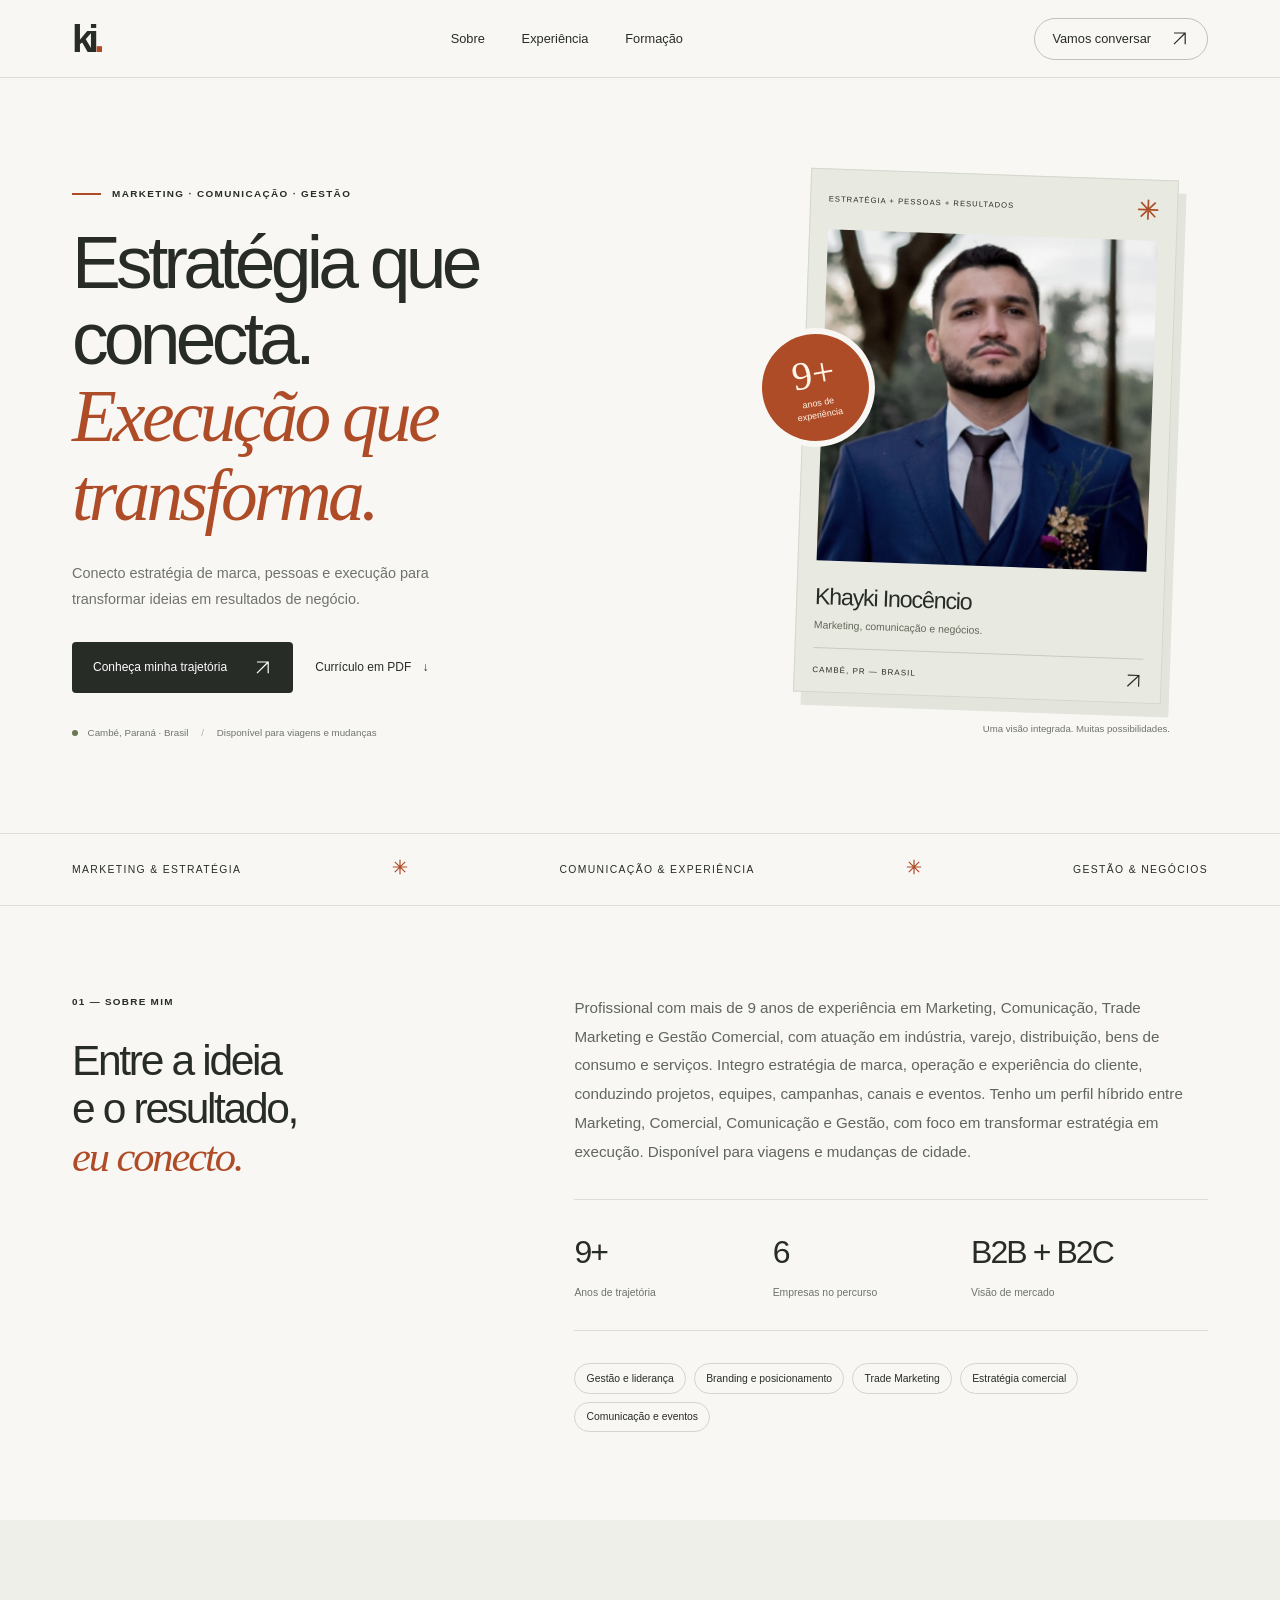
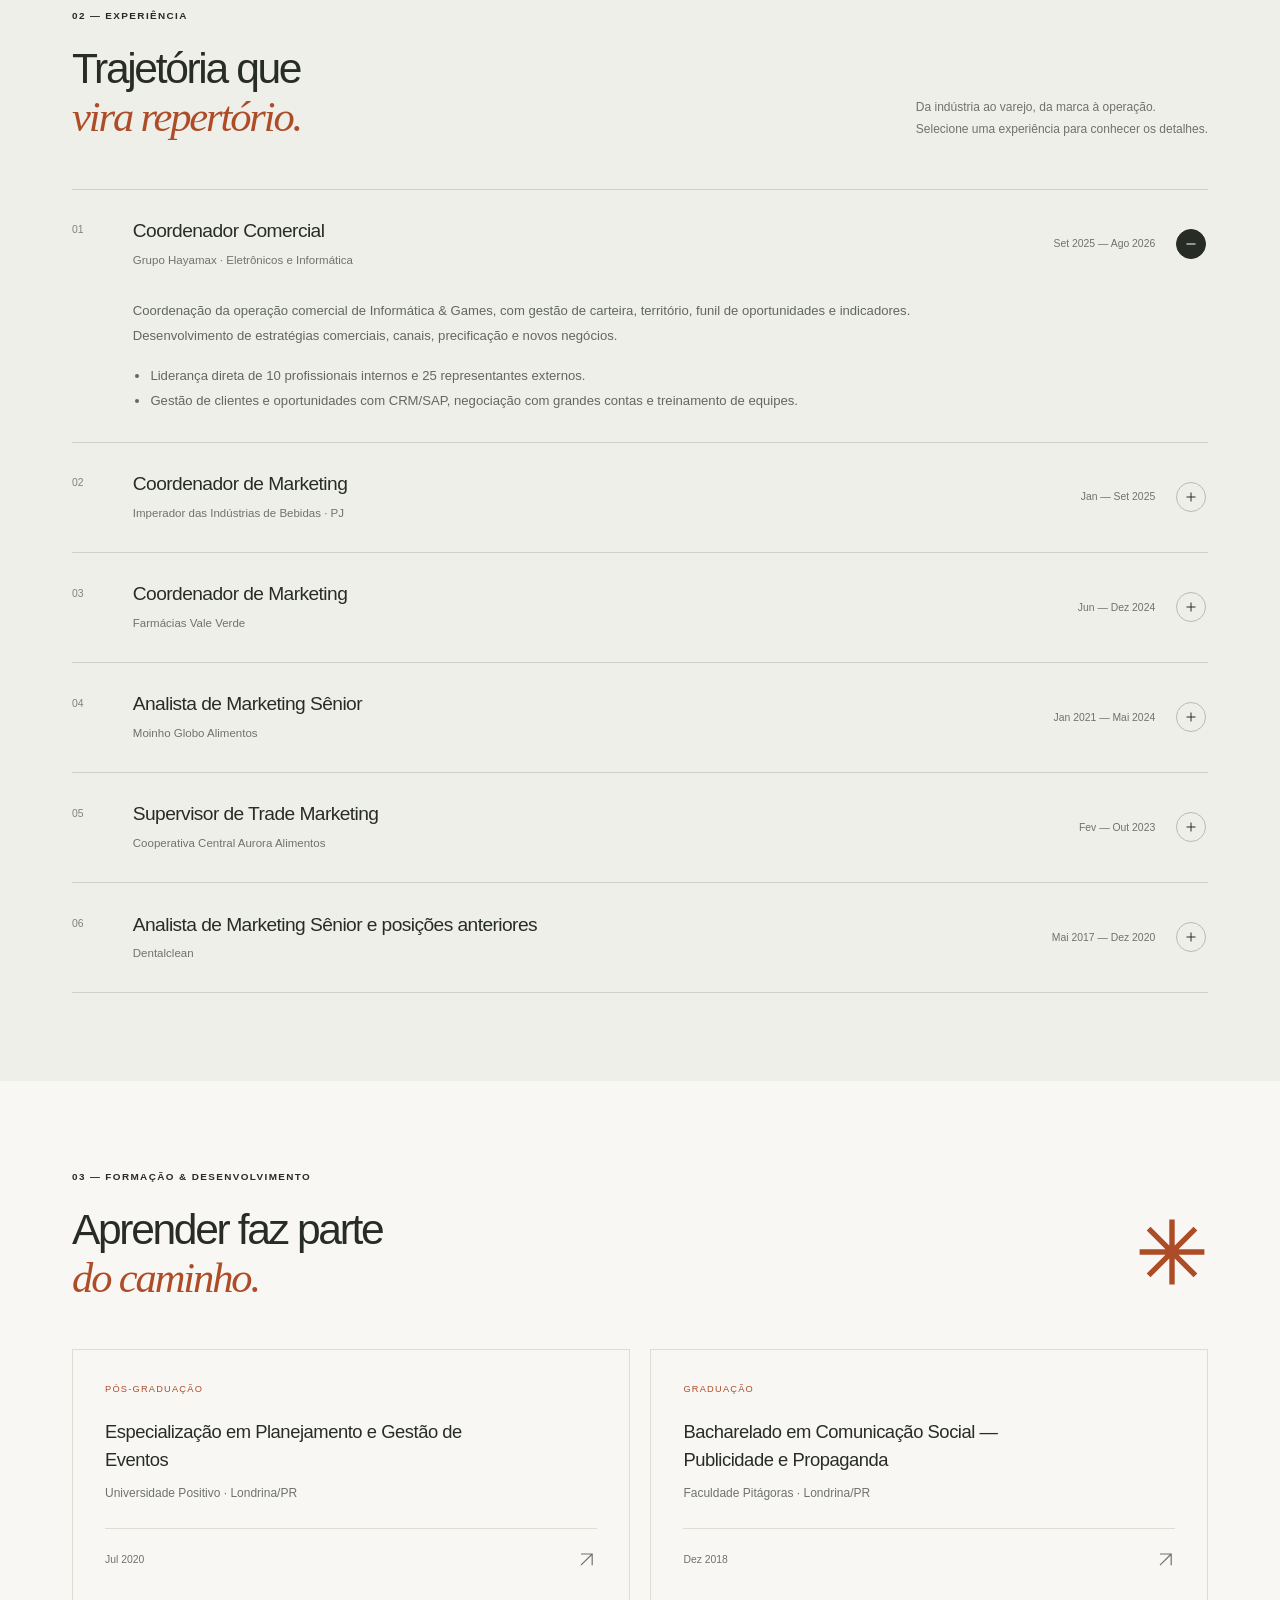
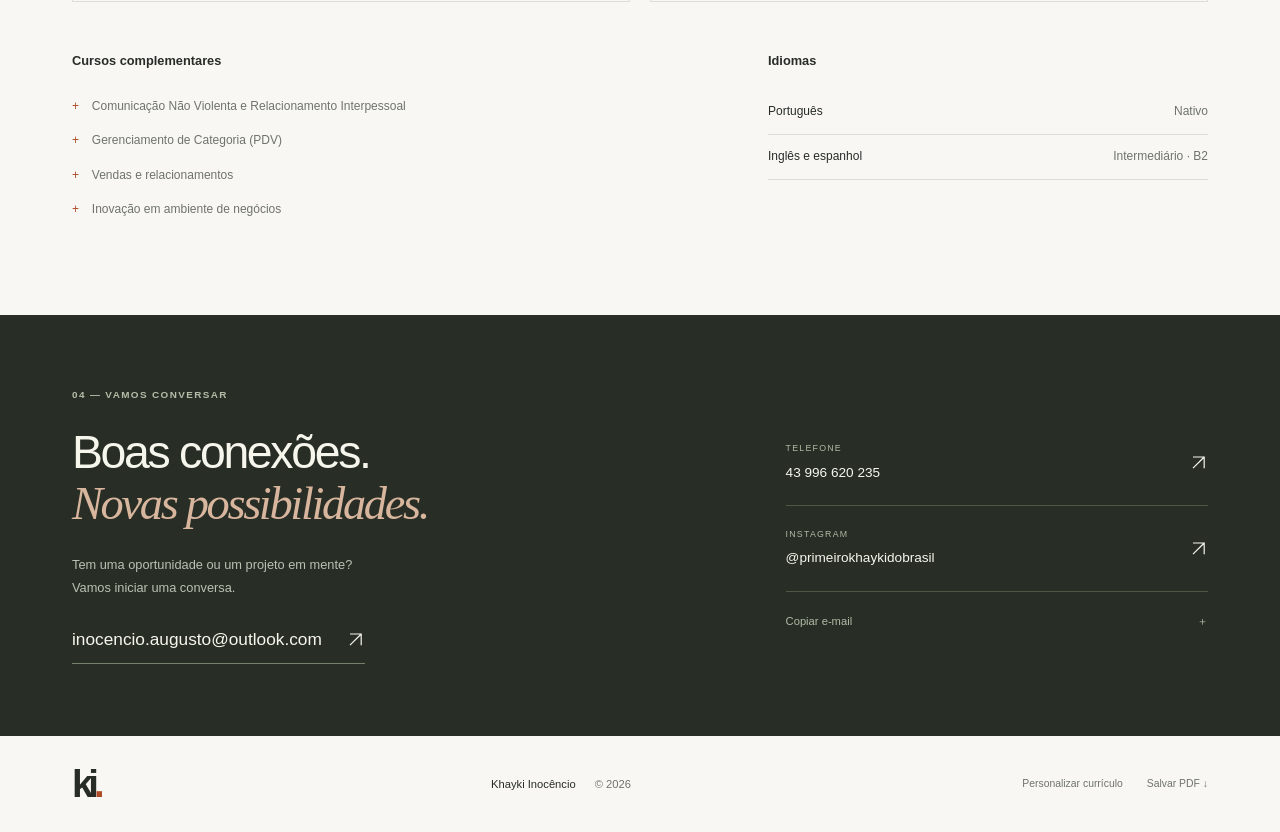
==== index.html @ 7a19a3ba "Create polished professional resume website" ====
<!doctype html>
<html lang="pt-BR"><head><meta charset="utf-8"><meta name="viewport" content="width=device-width, initial-scale=1"><meta name="text-scale" content="scale"><meta name="theme-color" content="#f8f7f4"><meta name="description" content="Khayki Inocêncio. Marketing, comunicação e gestão que conectam marcas, pessoas e negócios."><title>Khayki Inocêncio — Marketing, Comunicação & Gestão</title><link rel="icon" href="assets/favicon.svg" type="image/svg+xml"><link rel="stylesheet" href="style.css"><script src="script.js" defer></script></head>
<body><a class="skip" href="#sobre">Pular para o conteúdo</a>
<header class="header"><div class="nav-shell"><a class="brand" href="#inicio" aria-label="Khayki Inocêncio, início">ki<span>.</span></a><nav aria-label="Navegação principal"><a href="#sobre">Sobre</a><a href="#experiencia">Experiência</a><a href="#formacao">Formação</a></nav><a class="nav-contact" href="#contato">Vamos conversar <svg viewBox="0 0 24 24" fill="none" stroke="currentColor" stroke-width="1.5" aria-hidden="true"><path d="M5 19 19 5M5 5h14v14"/></svg></a></div></header>
<main id="inicio">
<section class="hero wrap" aria-labelledby="hero-title"><div class="hero-copy"><p class="eyebrow"><span class="little-line"></span> MARKETING · COMUNICAÇÃO · GESTÃO</p><h1 id="hero-title">Estratégia que<br>conecta.<br><em>Execução que<br>transforma.</em></h1><p class="hero-intro"><span data-field="intro">Conecto estratégia de marca, pessoas e execução para transformar ideias em resultados de negócio.</span></p><div class="hero-actions"><a class="button dark" href="#experiencia">Conheça minha trajetória <svg viewBox="0 0 24 24" fill="none" stroke="currentColor" stroke-width="1.5" aria-hidden="true"><path d="M5 19 19 5M5 5h14v14"/></svg></a><button class="text-button print-action" type="button">Currículo em PDF <span aria-hidden="true">↓</span></button></div><div class="hero-location"><span class="location-dot" aria-hidden="true"></span><span data-field="location">Cambé, Paraná · Brasil</span><span class="location-divider">/</span><span>Disponível para viagens e mudanças</span></div></div><div class="portrait-area"><div class="portrait-card"><div class="portrait-top"><span>ESTRATÉGIA + PESSOAS + RESULTADOS</span><span aria-hidden="true"><svg viewBox="0 0 40 40" fill="none" stroke="currentColor" stroke-width="3" aria-hidden="true"><path d="M20 2v36M2 20h36M7 7l26 26M7 33 33 7"/></svg></span></div><img src="assets/khayki.jpg" width="308" height="307" alt="Retrato de Khayki Inocêncio" fetchpriority="high"><div class="portrait-caption"><h2 data-field="name">Khayki Inocêncio</h2><p>Marketing, comunicação e negócios.</p></div><div class="portrait-bottom"><span>CAMBÉ, PR — BRASIL</span><svg viewBox="0 0 24 24" fill="none" stroke="currentColor" stroke-width="1.5" aria-hidden="true"><path d="M5 19 19 5M5 5h14v14"/></svg></div></div><div class="experience-stamp"><strong>9+</strong><span>anos de<br>experiência</span></div><span class="portrait-note">Uma visão integrada. Muitas possibilidades.</span></div></section>
<div class="expertise-band"><div class="wrap"><span>MARKETING & ESTRATÉGIA</span><i aria-hidden="true"><svg viewBox="0 0 40 40" fill="none" stroke="currentColor" stroke-width="3" aria-hidden="true"><path d="M20 2v36M2 20h36M7 7l26 26M7 33 33 7"/></svg></i><span>COMUNICAÇÃO & EXPERIÊNCIA</span><i aria-hidden="true"><svg viewBox="0 0 40 40" fill="none" stroke="currentColor" stroke-width="3" aria-hidden="true"><path d="M20 2v36M2 20h36M7 7l26 26M7 33 33 7"/></svg></i><span>GESTÃO & NEGÓCIOS</span></div></div>
<section class="about wrap section" id="sobre"><div class="section-label"><span>01 — SOBRE MIM</span><h2>Entre a ideia<br>e o resultado,<br><em>eu conecto.</em></h2></div><div class="about-copy"><p data-field="about">Profissional com mais de 9 anos de experiência em Marketing, Comunicação, Trade Marketing e Gestão Comercial, com atuação em indústria, varejo, distribuição, bens de consumo e serviços. Integro estratégia de marca, operação e experiência do cliente, conduzindo projetos, equipes, campanhas, canais e eventos. Tenho um perfil híbrido entre Marketing, Comercial, Comunicação e Gestão, com foco em transformar estratégia em execução. Disponível para viagens e mudanças de cidade.</p><div class="facts"><div><strong>9+</strong><span>Anos de trajetória</span></div><div><strong>6</strong><span>Empresas no percurso</span></div><div><strong>B2B + B2C</strong><span>Visão de mercado</span></div></div><div class="expertise-tags"><span data-field="skill1">Gestão e liderança</span><span data-field="skill2">Branding e posicionamento</span><span data-field="skill3">Trade Marketing</span><span data-field="skill4">Estratégia comercial</span><span data-field="skill5">Comunicação e eventos</span></div></div></section>
<section class="experience-section" id="experiencia"><div class="wrap section"><div class="section-top"><div><p class="eyebrow">02 — EXPERIÊNCIA</p><h2>Trajetória que<br><em>vira repertório.</em></h2></div><p>Da indústria ao varejo, da marca à operação.<br>Selecione uma experiência para conhecer os detalhes.</p></div><div class="jobs"><details class="job" open><summary><span class="job-number">01</span><span class="job-title"><h3 data-field="job1">Coordenador Comercial</h3><span data-field="company1" class="company">Grupo Hayamax · Eletrônicos e Informática</span></span><span data-field="date1" class="date">Set 2025 — Ago 2026</span><span class="expand" aria-hidden="true"></span></summary><div class="job-body"><p data-field="description1">Coordenação da operação comercial de Informática &amp; Games, com gestão de carteira, território, funil de oportunidades e indicadores. Desenvolvimento de estratégias comerciais, canais, precificação e novos negócios.</p><ul><li><span data-field="result1">Liderança direta de 10 profissionais internos e 25 representantes externos.</span></li><li><span data-field="result2">Gestão de clientes e oportunidades com CRM/SAP, negociação com grandes contas e treinamento de equipes.</span></li></ul></div></details><details class="job" ><summary><span class="job-number">02</span><span class="job-title"><h3 data-field="job2">Coordenador de Marketing</h3><span data-field="company2" class="company">Imperador das Indústrias de Bebidas · PJ</span></span><span data-field="date2" class="date">Jan — Set 2025</span><span class="expand" aria-hidden="true"></span></summary><div class="job-body"><p data-field="description2">Estruturação do departamento de Marketing e dos processos da área. Projetos de branding e rebranding, desenvolvimento de produtos com P&amp;D, campanhas, eventos, feiras e ações de PDV. Gestão de fornecedores, agências, indicadores e canais digitais.</p></div></details><details class="job" ><summary><span class="job-number">03</span><span class="job-title"><h3 data-field="job3">Coordenador de Marketing</h3><span data-field="company3" class="company">Farmácias Vale Verde</span></span><span data-field="date3" class="date">Jun — Dez 2024</span><span class="expand" aria-hidden="true"></span></summary><div class="job-body"><p data-field="description3">Coordenação das estratégias de Marketing da rede varejista, campanhas comerciais e sazonais, Trade Marketing e experiência no PDV. Integração entre Marketing, Comercial e Operações. Planejamento, captação de patrocínio e organização da primeira corrida de rua Vale Verde.</p></div></details><details class="job" ><summary><span class="job-number">04</span><span class="job-title"><h3 data-field="job4">Analista de Marketing Sênior</h3><span data-field="company4" class="company">Moinho Globo Alimentos</span></span><span data-field="date4" class="date">Jan 2021 — Mai 2024</span><span class="expand" aria-hidden="true"></span></summary><div class="job-body"><p data-field="description4">Estratégias de Marketing B2B e B2C, lançamentos de produtos, campanhas e projetos de embalagem e inovação. Gestão de agências, designers, influenciadores e fornecedores, com acompanhamento de BI e performance.</p></div></details><details class="job" ><summary><span class="job-number">05</span><span class="job-title"><h3 data-field="job5">Supervisor de Trade Marketing</h3><span data-field="company5" class="company">Cooperativa Central Aurora Alimentos</span></span><span data-field="date5" class="date">Fev — Out 2023</span><span class="expand" aria-hidden="true"></span></summary><div class="job-body"><p data-field="description5">Liderança de aproximadamente 50 profissionais no Paraná, gestão de budget e execução no ponto de venda. Treinamento de equipes, negociação com grandes clientes e planejamento de ações promocionais e sazonais.</p></div></details><details class="job" ><summary><span class="job-number">06</span><span class="job-title"><h3 data-field="job6">Analista de Marketing Sênior e posições anteriores</h3><span data-field="company6" class="company">Dentalclean</span></span><span data-field="date6" class="date">Mai 2017 — Dez 2020</span><span class="expand" aria-hidden="true"></span></summary><div class="job-body"><p data-field="description6">Evolução de estagiário a analista sênior. Campanhas B2B e B2C, eventos, congressos e feiras; materiais comerciais e institucionais. Atuação como palestrante e mestre de cerimônias, participação em Live Shops e produção de vídeos e estratégias digitais.</p></div></details></div></div></section>
<section class="wrap section learning" id="formacao"><div class="section-top"><div><p class="eyebrow">03 — FORMAÇÃO & DESENVOLVIMENTO</p><h2>Aprender faz parte<br><em>do caminho.</em></h2></div><span class="outline-star" aria-hidden="true"><svg viewBox="0 0 40 40" fill="none" stroke="currentColor" stroke-width="3" aria-hidden="true"><path d="M20 2v36M2 20h36M7 7l26 26M7 33 33 7"/></svg></span></div><div class="education-grid"><article class="education-card"><span class="card-label">PÓS-GRADUAÇÃO</span><h3 data-field="course">Especialização em Planejamento e Gestão de Eventos</h3><p data-field="school">Universidade Positivo · Londrina/PR</p><div class="card-bottom"><span data-field="schooldate">Jul 2020</span><svg viewBox="0 0 24 24" fill="none" stroke="currentColor" stroke-width="1.5" aria-hidden="true"><path d="M5 19 19 5M5 5h14v14"/></svg></div></article><article class="education-card"><span class="card-label">GRADUAÇÃO</span><h3 data-field="course2">Bacharelado em Comunicação Social — Publicidade e Propaganda</h3><p data-field="school2">Faculdade Pitágoras · Londrina/PR</p><div class="card-bottom"><span data-field="schooldate2">Dez 2018</span><svg viewBox="0 0 24 24" fill="none" stroke="currentColor" stroke-width="1.5" aria-hidden="true"><path d="M5 19 19 5M5 5h14v14"/></svg></div></article></div><div class="learning-bottom"><div><h3>Cursos complementares</h3><ul class="courses"><li><span data-field="certificate">Comunicação Não Violenta e Relacionamento Interpessoal</span></li><li><span data-field="cert2">Gerenciamento de Categoria (PDV)</span></li><li><span data-field="cert3">Vendas e relacionamentos</span></li><li><span data-field="cert4">Inovação em ambiente de negócios</span></li></ul></div><div class="languages"><h3>Idiomas</h3><div><strong data-field="language1">Português</strong><span data-field="level1">Nativo</span></div><div><strong data-field="language2">Inglês e espanhol</strong><span data-field="level2">Intermediário · B2</span></div></div></div></section>
<section class="contact-section" id="contato"><div class="wrap contact-inner"><div><p class="eyebrow">04 — VAMOS CONVERSAR</p><h2>Boas conexões.<br><em>Novas possibilidades.</em></h2><p>Tem uma oportunidade ou um projeto em mente?<br>Vamos iniciar uma conversa.</p><a class="contact-email" id="email-link" href="mailto:inocencio.augusto@outlook.com"><span data-field="email">inocencio.augusto@outlook.com</span><svg viewBox="0 0 24 24" fill="none" stroke="currentColor" stroke-width="1.5" aria-hidden="true"><path d="M5 19 19 5M5 5h14v14"/></svg></a></div><div class="contact-links"><a id="phone-link" href="tel:+5543996620235"><span><small>TELEFONE</small><span data-field="phone">43 996 620 235</span></span><svg viewBox="0 0 24 24" fill="none" stroke="currentColor" stroke-width="1.5" aria-hidden="true"><path d="M5 19 19 5M5 5h14v14"/></svg></a><a id="social-link" href="https://www.instagram.com/primeirokhaykidobrasil/" target="_blank" rel="noopener noreferrer"><span><small>INSTAGRAM</small><span data-field="website">@primeirokhaykidobrasil</span></span><svg viewBox="0 0 24 24" fill="none" stroke="currentColor" stroke-width="1.5" aria-hidden="true"><path d="M5 19 19 5M5 5h14v14"/></svg></a><button class="copy-email" type="button"><span>Copiar e-mail</span><span aria-hidden="true">＋</span></button></div></div></section>
</main><footer class="footer wrap"><a class="brand" href="#inicio" aria-label="Voltar ao início">ki<span>.</span></a><p>Khayki Inocêncio <span>© <span id="year">2026</span></span></p><div><button id="edit" type="button">Personalizar currículo</button><button class="print-action" type="button">Salvar PDF ↓</button></div></footer>
<dialog id="editor" aria-labelledby="editor-title"><form id="editor-form"><div class="editor-heading"><div><p class="eyebrow">SEU CURRÍCULO, DO SEU JEITO</p><h2 id="editor-title">Personalizar informações</h2></div><button type="button" class="close-editor" aria-label="Fechar editor">×</button></div><p class="editor-help">Edite seus dados abaixo. As alterações ficam salvas apenas neste navegador. Para compartilhar, gere um PDF.</p><div id="editor-fields"></div><div class="editor-actions"><button class="text-button close-editor" type="button">Cancelar</button><button class="button dark" type="submit">Salvar alterações <svg viewBox="0 0 24 24" fill="none" stroke="currentColor" stroke-width="1.5" aria-hidden="true"><path d="M5 19 19 5M5 5h14v14"/></svg></button></div></form></dialog><div id="status" role="status" aria-live="polite"></div></body></html>
---- style.css ----
:root{--bg:#f8f7f4;--ink:#282c27;--muted:#6f736c;--line:#dcded6;--accent:#af4c28;--serif:Georgia,'Times New Roman',serif}*{box-sizing:border-box}html{scroll-behavior:smooth;scroll-padding-block-start:6rem}body{margin:0;background:var(--bg);color:var(--ink);font-family:Arial,Helvetica,sans-serif;line-height:1.65;-webkit-font-smoothing:antialiased}a{color:inherit;text-decoration:none}button,input,textarea{font:inherit}button,a{-webkit-tap-highlight-color:transparent}button{cursor:pointer}button{color:inherit}button:focus-visible,a:focus-visible,summary:focus-visible,input:focus-visible,textarea:focus-visible{outline:3px solid var(--accent);outline-offset:5px}svg{inline-size:1.2rem;block-size:1.2rem;flex-shrink:0}p,h1,h2,h3{margin-block-start:0}p{margin-block-end:1rem}.wrap{max-inline-size:76rem;margin-inline:auto;padding-inline:2.5rem}.skip{position:fixed;inset-block-start:-5rem;background:var(--bg);padding:1rem;z-index:20}.skip:focus{inset-block-start:0}.header{position:sticky;inset-block-start:0;z-index:10;background:var(--bg);border-block-end:1px solid var(--line)}.nav-shell{max-inline-size:76rem;margin:auto;padding:1.1rem 2.5rem;display:flex;align-items:center;justify-content:space-between;gap:1.2rem}.brand{font-size:2.4rem;font-weight:800;letter-spacing:-.13em;line-height:1}.brand span{color:var(--accent)}nav{display:flex;gap:2.3rem;font-size:.8rem}nav a{position:relative;padding-block:.4rem}nav a:after{position:absolute;content:'';inset-inline:0;inset-block-end:0;block-size:1px;background:var(--accent);transform:scaleX(0);transition:transform .2s}nav a:hover:after,nav a.active:after{transform:scaleX(1)}.nav-contact{display:flex;align-items:center;gap:1.2rem;font-size:.8rem;border:1px solid #bfc3b9;border-radius:30px;padding:.6rem 1.1rem;transition:background .2s}.nav-contact:hover{background:#eaece4}.hero{display:grid;grid-template-columns:minmax(0,1.45fr) minmax(0,1fr);gap:3rem;padding-block:5rem 4rem;align-items:center}.eyebrow{font-size:.62rem;font-weight:600;letter-spacing:.14em;display:flex;align-items:center;gap:.7rem;margin-block-end:1.5rem}.little-line{inline-size:1.8rem;block-size:2px;background:var(--accent)}h1{font-size:clamp(3rem,1.7rem + 3.6vw,5rem);font-weight:500;line-height:1.03;letter-spacing:-.065em;margin-block-end:1.6rem}em{font-family:var(--serif);font-weight:400;color:var(--accent);letter-spacing:-.05em}h1 em{line-height:1.08}.hero-intro{font-size:.9rem;line-height:1.8;max-inline-size:26rem;color:var(--muted);margin-block-end:1.8rem}.hero-actions{display:flex;gap:1.4rem;align-items:center;flex-wrap:wrap}.button{display:inline-flex;align-items:center;justify-content:center;gap:1.6rem;padding:.95rem 1.25rem;font-size:.75rem;border-radius:4px;border:1px solid transparent;line-height:1.4}.dark{background:var(--ink);color:white}.dark:hover{background:#41483d}.text-button{background:none;border:0;padding:.6rem 0;font-size:.75rem;display:inline-flex;align-items:center;gap:.7rem}.text-button:hover{text-decoration:underline;text-underline-offset:5px}.hero-location{display:flex;align-items:center;flex-wrap:wrap;gap:.6rem;font-size:.61rem;margin-block-start:2rem;color:var(--muted)}.location-dot{inline-size:6px;block-size:6px;background:#697a53;border-radius:50%}.location-divider{margin-inline:.2rem;color:#b1b4ac}.portrait-area{position:relative;max-inline-size:23rem;margin-inline:auto;inline-size:100%;padding-block:1rem 2rem}.portrait-card{background:#e8e9e1;border:1px solid #d4d8cb;padding:1.1rem 1.1rem 0;transform:rotate(2deg);box-shadow:8px 13px 0 #e3e4dc}.portrait-top{display:flex;justify-content:space-between;align-items:center;font-size:.48rem;letter-spacing:.13em;margin-block-end:1rem}.portrait-top>span:last-child{font-size:1.5rem;color:var(--accent);line-height:1}.portrait-card img{display:block;inline-size:100%;block-size:auto;aspect-ratio:1;object-fit:cover;filter:saturate(.68)}.portrait-caption{padding-block:1.1rem .9rem}.portrait-caption h2{font-size:1.45rem;font-weight:500;letter-spacing:-.05em;margin:0}.portrait-caption p{font-size:.65rem;color:#616758;margin:0}.portrait-bottom{border-block-start:1px solid #c8ccbf;display:flex;justify-content:space-between;align-items:center;padding-block:.75rem;font-size:.5rem;letter-spacing:.13em}.experience-stamp{position:absolute;inset-inline-start:-2.5rem;inset-block-start:11rem;border-radius:50%;inline-size:6.7rem;aspect-ratio:1;background:var(--accent);color:#fff6e9;display:flex;flex-direction:column;align-items:center;justify-content:center;transform:rotate(-10deg);box-shadow:0 0 0 6px var(--bg)}.experience-stamp strong{font-family:var(--serif);font-weight:400;font-size:2.5rem;line-height:1}.experience-stamp span{text-align:center;font-size:.56rem;line-height:1.3;margin-block-start:.3rem}.portrait-note{display:block;text-align:end;font-size:.6rem;margin-block-start:1.4rem;color:var(--muted)}.expertise-band{border-block:1px solid var(--line)}.expertise-band .wrap{display:flex;justify-content:space-between;align-items:center;gap:1rem;padding-block:1.3rem;font-size:.65rem;letter-spacing:.13em}.expertise-band i{font-size:1.1rem;color:var(--accent);font-style:normal}.section{padding-block:5.5rem}.about{display:grid;grid-template-columns:1fr 1.5fr;gap:5rem}.section-label>span{font-size:.62rem;letter-spacing:.13em;font-weight:600;display:block;margin-block-end:1.7rem}.section h2{font-size:clamp(2rem,1.3rem + 1.7vw,3rem);line-height:1.12;letter-spacing:-.055em;font-weight:400;margin-block-end:0}.about-copy>p{font-size:.95rem;line-height:1.9;color:#60655d;margin:0}.facts{display:grid;grid-template-columns:1fr 1fr 1.3fr;gap:1rem;margin-block:2rem;padding-block:1.6rem;border-block:1px solid var(--line)}.facts strong{display:block;font-weight:400;font-size:2rem;letter-spacing:-.06em}.facts span{font-size:.65rem;color:var(--muted)}.expertise-tags{display:flex;flex-wrap:wrap;gap:.5rem}.expertise-tags span{font-size:.65rem;border:1px solid #d3d6cc;padding:.35rem .7rem;border-radius:30px}.experience-section{background:#eeefe9}.section-top{display:flex;justify-content:space-between;align-items:flex-end;gap:2rem;margin-block-end:3rem}.section-top>p{color:var(--muted);font-size:.75rem;line-height:1.8;margin:0;max-inline-size:21rem}.section-top .eyebrow{margin-block-end:1.3rem}.job{border-block-start:1px solid #cfd3c7}.job:last-child{border-block-end:1px solid #cfd3c7}.job summary{list-style:none;cursor:pointer;display:grid;grid-template-columns:2.5rem minmax(0,1fr) auto 2rem;gap:1.3rem;align-items:center;padding-block:1.8rem}.job summary::-webkit-details-marker{display:none}.job summary:hover .job-title h3{color:var(--accent)}.job-number{align-self:start;padding-block-start:.2rem;color:#7e8477;font-size:.65rem}.job-title h3{font-weight:400;letter-spacing:-.03em;font-size:1.2rem;line-height:1.4;margin:0 0 .35rem}.company{font-size:.72rem;color:var(--muted);display:block}.date{font-size:.65rem;color:var(--muted)}.expand{inline-size:1.9rem;block-size:1.9rem;border:1px solid #b7beae;border-radius:50%;position:relative}.expand:before,.expand:after{content:'';position:absolute;background:var(--ink);inline-size:9px;block-size:1px;inset:50% auto auto 50%;transform:translate(-50%,-50%)}.expand:after{transform:translate(-50%,-50%) rotate(90deg)}.job[open] .expand:after{display:none}.job[open] .expand{background:var(--ink);border-color:var(--ink)}.job[open] .expand:before{background:white}.job-body{padding:0 7rem 1.7rem 3.8rem;max-inline-size:61rem;font-size:.82rem;color:#62685c;line-height:1.9}.job-body ul{padding-inline-start:1.1rem;margin-block-end:0}.education-grid{display:grid;grid-template-columns:1fr 1fr;gap:1.3rem}.education-card{border:1px solid var(--line);padding:2rem;display:flex;flex-direction:column;min-inline-size:0}.card-label{font-size:.58rem;letter-spacing:.13em;color:var(--accent);margin-block-end:1.3rem}.education-card h3{font-size:1.15rem;font-weight:400;line-height:1.5;letter-spacing:-.025em;max-inline-size:24rem;margin-block-end:.65rem}.education-card p{font-size:.75rem;color:var(--muted);margin-block-end:1.5rem}.card-bottom{display:flex;justify-content:space-between;align-items:center;margin-block-start:auto;font-size:.65rem;color:var(--muted);border-block-start:1px solid var(--line);padding-block-start:1.3rem}.learning-bottom{display:grid;grid-template-columns:1.4fr 1fr;gap:5rem;margin-block-start:3rem}.learning-bottom h3{font-size:.8rem;font-weight:600;margin-block-end:1.2rem}.courses{list-style:none;margin:0;padding:0}.courses li{font-size:.75rem;color:var(--muted);padding-block:.45rem;display:flex;gap:.8rem}.courses li:before{content:'+';color:var(--accent)}.languages>div{display:flex;justify-content:space-between;gap:1rem;padding-block:.75rem;border-block-end:1px solid var(--line);font-size:.75rem;flex-wrap:wrap}.languages strong{font-weight:400}.languages span{color:var(--muted)}.outline-star{font-size:5rem;line-height:1;color:var(--accent);font-family:var(--serif)}.contact-section{background:#282e26;color:#f6f6ed}.contact-inner{padding-block:4.5rem;display:grid;grid-template-columns:1.5fr 1fr;gap:5rem;align-items:center}.contact-section .eyebrow{color:#b5bda8}.contact-section h2{font-size:clamp(2rem,1.3rem + 2vw,3.5rem);line-height:1.1;font-weight:400;letter-spacing:-.05em;margin-block-end:1.5rem}.contact-section em{color:#d8b59d}.contact-section p:not(.eyebrow){font-size:.8rem;color:#bac1b3;line-height:1.8}.contact-email{display:inline-flex;align-items:center;gap:1.5rem;border-block-end:1px solid #73816b;padding-block:.6rem;font-size:clamp(.85rem,.6rem + .6vw,1.15rem);overflow-wrap:anywhere;max-inline-size:100%}.contact-email span{min-inline-size:0}.contact-email:hover{color:#d8b59d}.contact-links a{display:flex;justify-content:space-between;align-items:center;gap:1rem;padding-block:1.3rem;border-block-end:1px solid #4d5846;font-size:.85rem}.contact-links small{font-size:.55rem;letter-spacing:.14em;color:#b1bba6;display:block;margin-block-end:.4rem}.contact-links a>span{min-inline-size:0;overflow-wrap:anywhere}.contact-links a:hover{color:#d8b59d}.copy-email{display:flex;justify-content:space-between;inline-size:100%;background:none;border:0;padding:1.3rem 0 0;color:#b1bba6;font-size:.7rem}.copy-email:hover{color:white}.footer{display:flex;align-items:center;justify-content:space-between;gap:1.5rem;padding-block:1.8rem}.footer p{font-size:.7rem;margin:0}.footer p>span{color:var(--muted);margin-inline-start:1rem}.footer>div{display:flex;flex-wrap:wrap;gap:1.5rem}.footer button{border:0;background:none;font-size:.65rem;padding:.5rem 0;color:var(--muted)}.footer button:hover{color:var(--accent)}dialog{border:1px solid var(--line);border-radius:12px;max-inline-size:46rem;inline-size:calc(100% - 2rem);max-block-size:85dvh;padding:0;color:var(--ink);background:var(--bg)}dialog::backdrop{background:#1a211ac4}#editor-form{padding:2rem}.editor-heading{display:flex;justify-content:space-between;gap:1rem;align-items:start}.editor-heading .eyebrow{font-size:.55rem;margin-block-end:.6rem}.editor-heading h2{font-size:1.5rem;font-weight:400;line-height:1.2;letter-spacing:-.04em}.close-editor{background:none;border:0;font-size:1.6rem;padding:0 .4rem}.editor-help{font-size:.78rem;color:var(--muted);margin-block:1rem 1.5rem}#editor-fields details{border-block-start:1px solid var(--line);padding-block:1rem}#editor-fields summary{cursor:pointer;font-size:.85rem;font-weight:600}#editor-fields label{display:block;font-size:.7rem;margin-block:1rem .4rem}#editor-fields input,#editor-fields textarea{inline-size:100%;padding:.75rem;border:1px solid #bfc6b6;background:#fffefa;border-radius:4px;color:var(--ink);font-size:.8rem;line-height:1.5}#editor-fields textarea{min-block-size:7rem;resize:vertical}.editor-actions{display:flex;justify-content:flex-end;gap:1.5rem;position:sticky;inset-block-end:-2rem;background:var(--bg);padding-block:1rem;margin-block-end:-1rem;border-block-start:1px solid var(--line)}.editor-actions .close-editor{font-size:.75rem}#status:empty{display:none}#status{position:fixed;inset-block-end:1.5rem;inset-inline:1rem;margin:auto;max-inline-size:30rem;background:#282e26;color:#fff;padding:1rem 1.5rem;border-radius:6px;box-shadow:0 4px 30px #0002;font-size:.8rem;z-index:30}body:has(dialog[open]){overflow:hidden}@media(min-width:85em){.hero{gap:5rem}}@media(max-width:60em){.wrap{padding-inline:2rem}.nav-shell{padding-inline:2rem}.hero{gap:2rem;padding-block:3.5rem}.hero h1{font-size:3.5rem}.portrait-area{max-inline-size:19rem}.about{gap:3rem}.section{padding-block:4rem}.job-body{padding-inline-end:2rem}.contact-inner{gap:2.5rem}.learning-bottom{gap:2rem}.hero-location .location-divider{display:none}.hero-location>span:last-child{flex-basis:100%}}@media(max-width:44em){.wrap{padding-inline:1.3rem}.nav-shell{padding:1rem 1.3rem;flex-wrap:wrap;gap:.7rem}.brand{font-size:2rem}nav{order:3;justify-content:center;flex-basis:100%;gap:2rem;font-size:.7rem;padding-block-start:.6rem}.nav-contact{font-size:.65rem;padding:.4rem .8rem;gap:.6rem}.nav-contact svg{inline-size:1rem}.hero{grid-template-columns:1fr;padding-block:2.8rem;gap:2.5rem}.hero h1{font-size:clamp(3rem,2rem + 4vw,4.5rem)}.hero-intro{font-size:.85rem}.hero-actions{gap:1.2rem}.portrait-area{max-inline-size:21rem;padding-inline-start:1rem}.experience-stamp{inset-inline-start:-.6rem;inline-size:6rem}.hero-location{margin-block-start:1.5rem}.expertise-band .wrap{flex-wrap:wrap;justify-content:center;font-size:.53rem;gap:.6rem 1rem;padding-block:1rem}.expertise-band i:last-of-type{display:none}.expertise-band span:last-child{flex-basis:100%;text-align:center}.section{padding-block:3.4rem}.about{grid-template-columns:1fr;gap:2rem}.section-label h2 br{display:none}.section-label h2{max-inline-size:23rem}.section-label>span{margin-block-end:1rem}.about-copy>p{font-size:.85rem}.facts{gap:.7rem}.facts strong{font-size:1.7rem}.facts span{font-size:.6rem}.section-top{align-items:start;margin-block-end:2rem}.section-top>p{display:none}.job summary{grid-template-columns:1.2rem minmax(0,1fr) 1.7rem;gap:.7rem;padding-block:1.5rem}.job-title h3{font-size:1rem}.job .date{grid-column:2;grid-row:2;margin-block-start:-.4rem}.job .expand{grid-column:3;grid-row:1;inline-size:1.6rem;block-size:1.6rem}.job-body{padding:0 0 1.4rem 1.9rem;font-size:.78rem}.company{font-size:.66rem}.education-grid{grid-template-columns:1fr;gap:1rem}.education-card{padding:1.5rem}.learning-bottom{grid-template-columns:1fr;gap:2rem;margin-block-start:2rem}.outline-star{font-size:3.5rem}.contact-inner{grid-template-columns:1fr;gap:2rem;padding-block:3.5rem}.contact-section h2{font-size:2.4rem}.contact-email{gap:.75rem;font-size:.85rem}.footer{flex-wrap:wrap;gap:1rem}.footer>div{flex-basis:100%;justify-content:space-between;border-block-start:1px solid var(--line);padding-block-start:.5rem}.footer p{font-size:.65rem}#editor-form{padding:1.2rem}.editor-heading h2{font-size:1.3rem}.editor-actions{inset-block-end:-1.2rem}.eyebrow{font-size:.55rem}}@media(prefers-reduced-motion:reduce){html{scroll-behavior:auto}*{transition:none!important}}@media print{@page{size:A4;margin:14mm}body{background:white;font-size:10pt}.header,.hero-actions,.portrait-area,.expertise-band,.contact-links,.footer>div,dialog,#status,.skip{display:none!important}.wrap{padding-inline:0;max-inline-size:none}.hero{display:block;padding-block:0 1.5rem}.hero h1{font-size:2.5rem}.hero h1 br{display:none}.hero h1 em{font-size:2.5rem}.hero-intro{max-inline-size:none}.hero-location{margin-block-start:1rem}.section{padding-block:1.5rem}.section h2{font-size:1.8rem}.about{grid-template-columns:1fr 2fr;gap:2rem}.facts{margin-block:1rem;padding-block:1rem}.facts strong{font-size:1.5rem}.experience-section{background:white}.section-top{margin-block-end:1.5rem}.section-top>p,.job-number,.expand,.outline-star{display:none}.job summary{grid-template-columns:1fr auto;padding-block:.8rem}.job-title h3{font-size:1rem}.job-body{padding:0 0 1rem;font-size:.72rem}.job{break-inside:avoid}.education-card{padding:1rem;break-inside:avoid}.education-card h3{font-size:.95rem}.learning-bottom{margin-block-start:1rem;gap:2rem}.contact-section{background:white;color:var(--ink);border-block-start:1px solid var(--line)}.contact-inner{display:block;padding-block:1.5rem}.contact-section h2{font-size:1.8rem}.contact-section .eyebrow,.contact-section p:not(.eyebrow){color:var(--muted)}.contact-section em{color:var(--accent)}.contact-email{font-size:1rem}.footer{padding-block:1rem}.hero-location>span:last-child{flex-basis:auto}a[href]:after{content:none!important}}

.outline-star svg{inline-size:4.5rem;block-size:4.5rem}.portrait-top svg{inline-size:1.4rem;block-size:1.4rem}.expertise-band svg{inline-size:1rem;block-size:1rem}@media(max-width:44em){.outline-star svg{inline-size:3rem;block-size:3rem}}
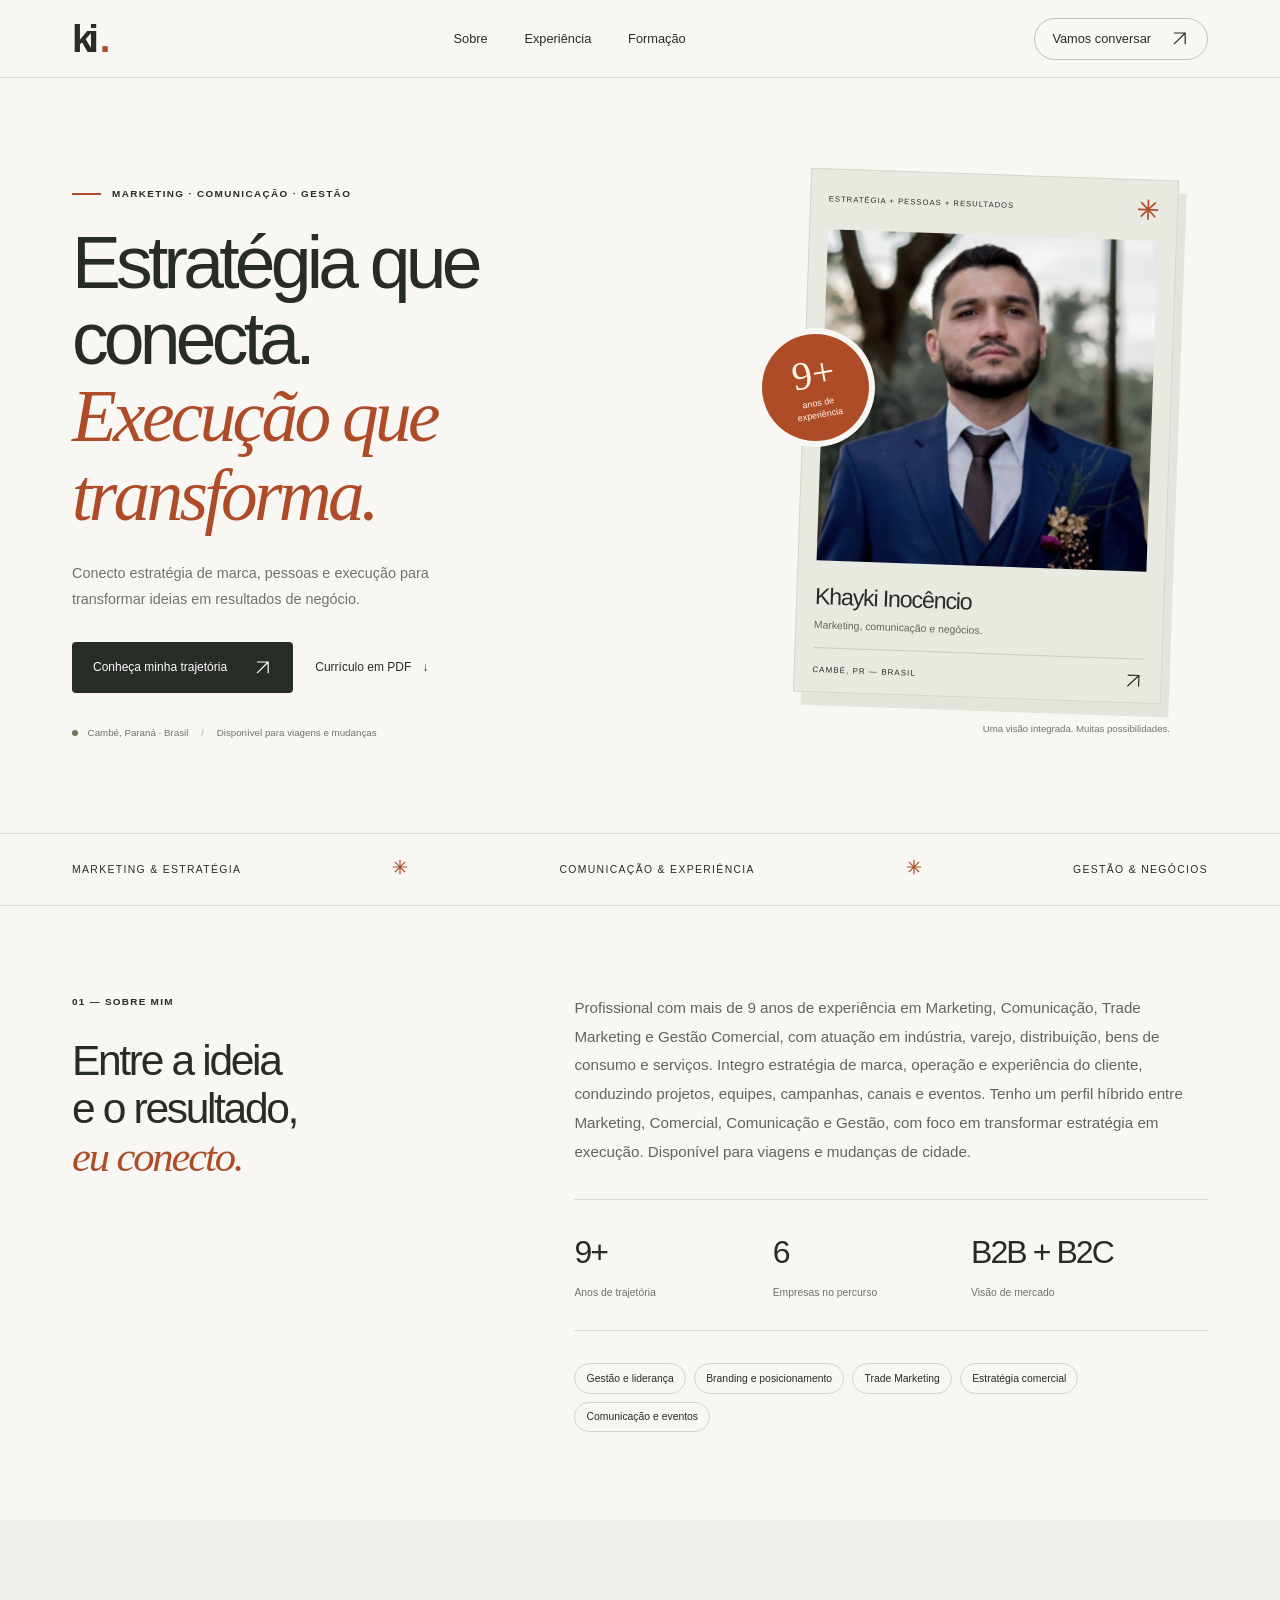
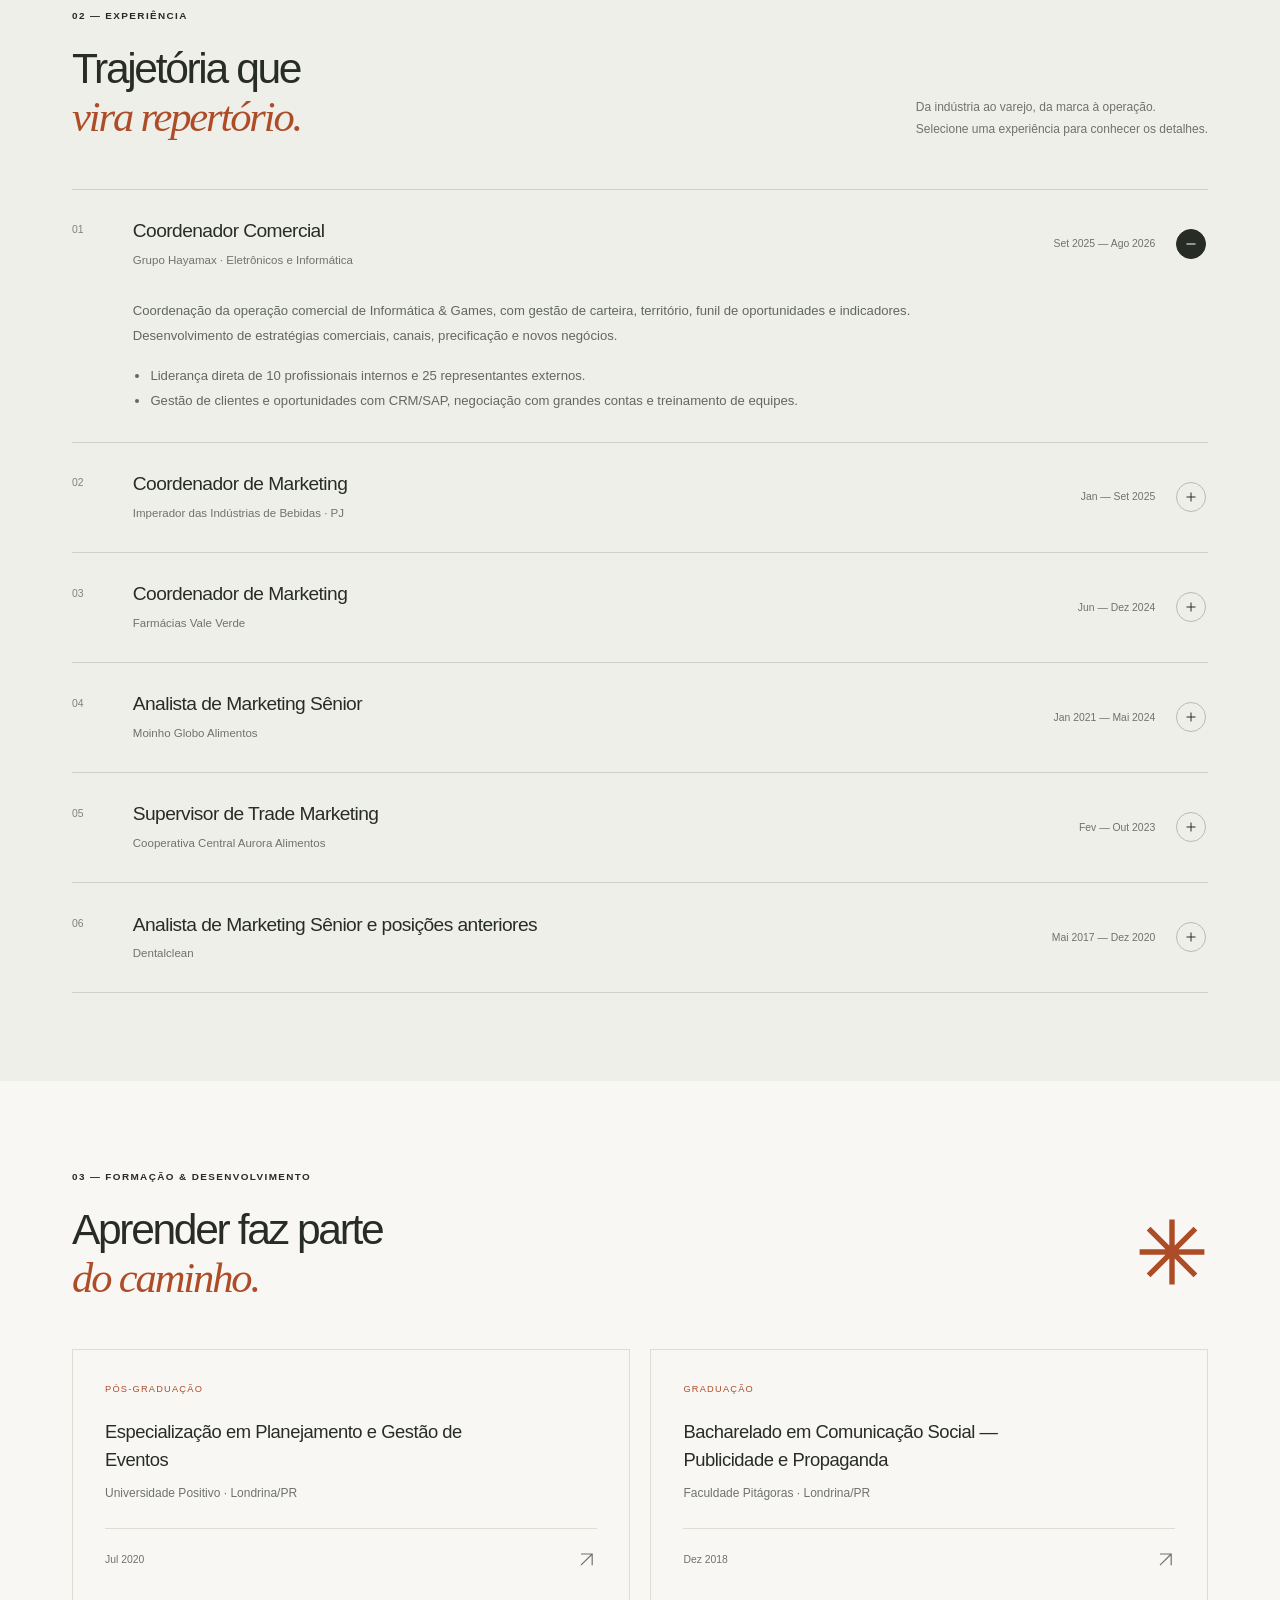
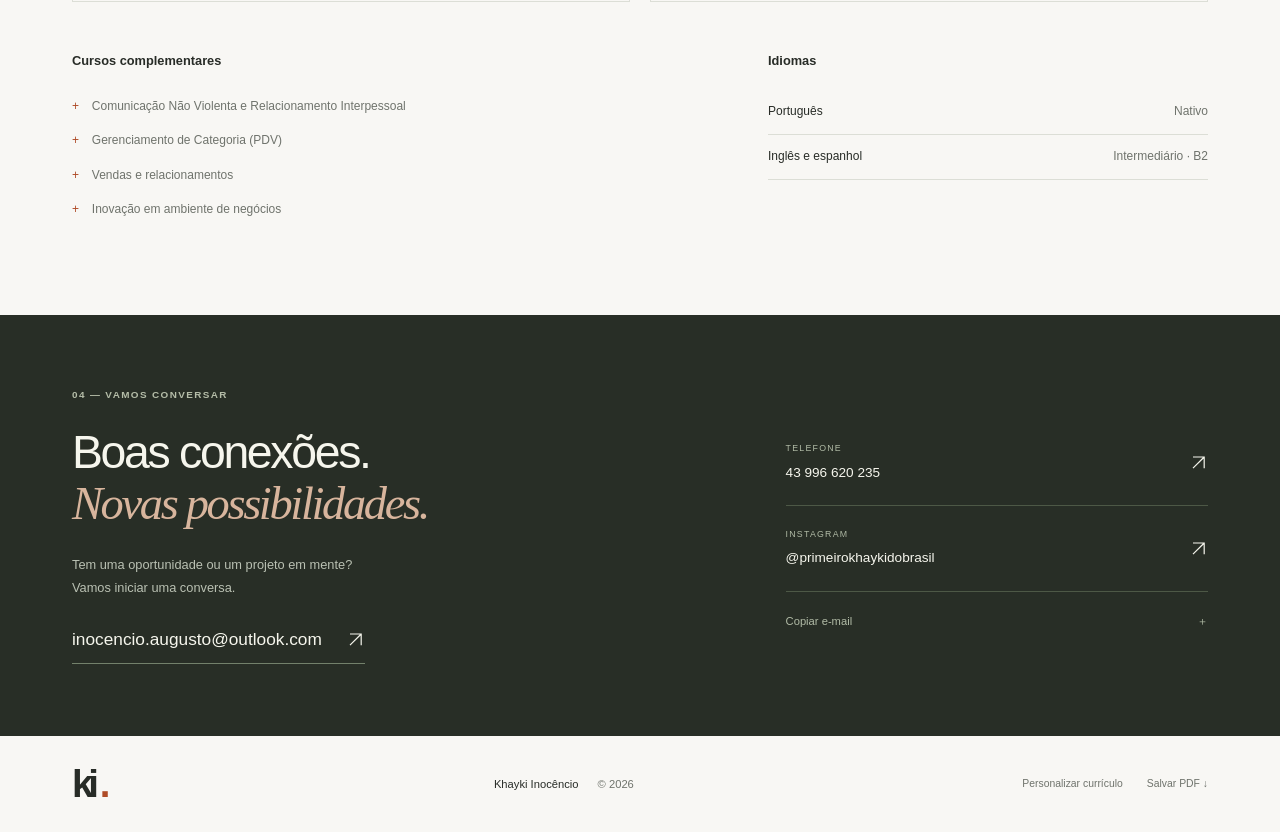
==== commit 67b01ed1: "Document website sections and format source for editing" ====
--- a/index.html
+++ b/index.html
@@ -1,13 +1,655 @@
 <!doctype html>
-<html lang="pt-BR"><head><meta charset="utf-8"><meta name="viewport" content="width=device-width, initial-scale=1"><meta name="text-scale" content="scale"><meta name="theme-color" content="#f8f7f4"><meta name="description" content="Khayki Inocêncio. Marketing, comunicação e gestão que conectam marcas, pessoas e negócios."><title>Khayki Inocêncio — Marketing, Comunicação & Gestão</title><link rel="icon" href="assets/favicon.svg" type="image/svg+xml"><link rel="stylesheet" href="style.css"><script src="script.js" defer></script></head>
-<body><a class="skip" href="#sobre">Pular para o conteúdo</a>
-<header class="header"><div class="nav-shell"><a class="brand" href="#inicio" aria-label="Khayki Inocêncio, início">ki<span>.</span></a><nav aria-label="Navegação principal"><a href="#sobre">Sobre</a><a href="#experiencia">Experiência</a><a href="#formacao">Formação</a></nav><a class="nav-contact" href="#contato">Vamos conversar <svg viewBox="0 0 24 24" fill="none" stroke="currentColor" stroke-width="1.5" aria-hidden="true"><path d="M5 19 19 5M5 5h14v14"/></svg></a></div></header>
-<main id="inicio">
-<section class="hero wrap" aria-labelledby="hero-title"><div class="hero-copy"><p class="eyebrow"><span class="little-line"></span> MARKETING · COMUNICAÇÃO · GESTÃO</p><h1 id="hero-title">Estratégia que<br>conecta.<br><em>Execução que<br>transforma.</em></h1><p class="hero-intro"><span data-field="intro">Conecto estratégia de marca, pessoas e execução para transformar ideias em resultados de negócio.</span></p><div class="hero-actions"><a class="button dark" href="#experiencia">Conheça minha trajetória <svg viewBox="0 0 24 24" fill="none" stroke="currentColor" stroke-width="1.5" aria-hidden="true"><path d="M5 19 19 5M5 5h14v14"/></svg></a><button class="text-button print-action" type="button">Currículo em PDF <span aria-hidden="true">↓</span></button></div><div class="hero-location"><span class="location-dot" aria-hidden="true"></span><span data-field="location">Cambé, Paraná · Brasil</span><span class="location-divider">/</span><span>Disponível para viagens e mudanças</span></div></div><div class="portrait-area"><div class="portrait-card"><div class="portrait-top"><span>ESTRATÉGIA + PESSOAS + RESULTADOS</span><span aria-hidden="true"><svg viewBox="0 0 40 40" fill="none" stroke="currentColor" stroke-width="3" aria-hidden="true"><path d="M20 2v36M2 20h36M7 7l26 26M7 33 33 7"/></svg></span></div><img src="assets/khayki.jpg" width="308" height="307" alt="Retrato de Khayki Inocêncio" fetchpriority="high"><div class="portrait-caption"><h2 data-field="name">Khayki Inocêncio</h2><p>Marketing, comunicação e negócios.</p></div><div class="portrait-bottom"><span>CAMBÉ, PR — BRASIL</span><svg viewBox="0 0 24 24" fill="none" stroke="currentColor" stroke-width="1.5" aria-hidden="true"><path d="M5 19 19 5M5 5h14v14"/></svg></div></div><div class="experience-stamp"><strong>9+</strong><span>anos de<br>experiência</span></div><span class="portrait-note">Uma visão integrada. Muitas possibilidades.</span></div></section>
-<div class="expertise-band"><div class="wrap"><span>MARKETING & ESTRATÉGIA</span><i aria-hidden="true"><svg viewBox="0 0 40 40" fill="none" stroke="currentColor" stroke-width="3" aria-hidden="true"><path d="M20 2v36M2 20h36M7 7l26 26M7 33 33 7"/></svg></i><span>COMUNICAÇÃO & EXPERIÊNCIA</span><i aria-hidden="true"><svg viewBox="0 0 40 40" fill="none" stroke="currentColor" stroke-width="3" aria-hidden="true"><path d="M20 2v36M2 20h36M7 7l26 26M7 33 33 7"/></svg></i><span>GESTÃO & NEGÓCIOS</span></div></div>
-<section class="about wrap section" id="sobre"><div class="section-label"><span>01 — SOBRE MIM</span><h2>Entre a ideia<br>e o resultado,<br><em>eu conecto.</em></h2></div><div class="about-copy"><p data-field="about">Profissional com mais de 9 anos de experiência em Marketing, Comunicação, Trade Marketing e Gestão Comercial, com atuação em indústria, varejo, distribuição, bens de consumo e serviços. Integro estratégia de marca, operação e experiência do cliente, conduzindo projetos, equipes, campanhas, canais e eventos. Tenho um perfil híbrido entre Marketing, Comercial, Comunicação e Gestão, com foco em transformar estratégia em execução. Disponível para viagens e mudanças de cidade.</p><div class="facts"><div><strong>9+</strong><span>Anos de trajetória</span></div><div><strong>6</strong><span>Empresas no percurso</span></div><div><strong>B2B + B2C</strong><span>Visão de mercado</span></div></div><div class="expertise-tags"><span data-field="skill1">Gestão e liderança</span><span data-field="skill2">Branding e posicionamento</span><span data-field="skill3">Trade Marketing</span><span data-field="skill4">Estratégia comercial</span><span data-field="skill5">Comunicação e eventos</span></div></div></section>
-<section class="experience-section" id="experiencia"><div class="wrap section"><div class="section-top"><div><p class="eyebrow">02 — EXPERIÊNCIA</p><h2>Trajetória que<br><em>vira repertório.</em></h2></div><p>Da indústria ao varejo, da marca à operação.<br>Selecione uma experiência para conhecer os detalhes.</p></div><div class="jobs"><details class="job" open><summary><span class="job-number">01</span><span class="job-title"><h3 data-field="job1">Coordenador Comercial</h3><span data-field="company1" class="company">Grupo Hayamax · Eletrônicos e Informática</span></span><span data-field="date1" class="date">Set 2025 — Ago 2026</span><span class="expand" aria-hidden="true"></span></summary><div class="job-body"><p data-field="description1">Coordenação da operação comercial de Informática &amp; Games, com gestão de carteira, território, funil de oportunidades e indicadores. Desenvolvimento de estratégias comerciais, canais, precificação e novos negócios.</p><ul><li><span data-field="result1">Liderança direta de 10 profissionais internos e 25 representantes externos.</span></li><li><span data-field="result2">Gestão de clientes e oportunidades com CRM/SAP, negociação com grandes contas e treinamento de equipes.</span></li></ul></div></details><details class="job" ><summary><span class="job-number">02</span><span class="job-title"><h3 data-field="job2">Coordenador de Marketing</h3><span data-field="company2" class="company">Imperador das Indústrias de Bebidas · PJ</span></span><span data-field="date2" class="date">Jan — Set 2025</span><span class="expand" aria-hidden="true"></span></summary><div class="job-body"><p data-field="description2">Estruturação do departamento de Marketing e dos processos da área. Projetos de branding e rebranding, desenvolvimento de produtos com P&amp;D, campanhas, eventos, feiras e ações de PDV. Gestão de fornecedores, agências, indicadores e canais digitais.</p></div></details><details class="job" ><summary><span class="job-number">03</span><span class="job-title"><h3 data-field="job3">Coordenador de Marketing</h3><span data-field="company3" class="company">Farmácias Vale Verde</span></span><span data-field="date3" class="date">Jun — Dez 2024</span><span class="expand" aria-hidden="true"></span></summary><div class="job-body"><p data-field="description3">Coordenação das estratégias de Marketing da rede varejista, campanhas comerciais e sazonais, Trade Marketing e experiência no PDV. Integração entre Marketing, Comercial e Operações. Planejamento, captação de patrocínio e organização da primeira corrida de rua Vale Verde.</p></div></details><details class="job" ><summary><span class="job-number">04</span><span class="job-title"><h3 data-field="job4">Analista de Marketing Sênior</h3><span data-field="company4" class="company">Moinho Globo Alimentos</span></span><span data-field="date4" class="date">Jan 2021 — Mai 2024</span><span class="expand" aria-hidden="true"></span></summary><div class="job-body"><p data-field="description4">Estratégias de Marketing B2B e B2C, lançamentos de produtos, campanhas e projetos de embalagem e inovação. Gestão de agências, designers, influenciadores e fornecedores, com acompanhamento de BI e performance.</p></div></details><details class="job" ><summary><span class="job-number">05</span><span class="job-title"><h3 data-field="job5">Supervisor de Trade Marketing</h3><span data-field="company5" class="company">Cooperativa Central Aurora Alimentos</span></span><span data-field="date5" class="date">Fev — Out 2023</span><span class="expand" aria-hidden="true"></span></summary><div class="job-body"><p data-field="description5">Liderança de aproximadamente 50 profissionais no Paraná, gestão de budget e execução no ponto de venda. Treinamento de equipes, negociação com grandes clientes e planejamento de ações promocionais e sazonais.</p></div></details><details class="job" ><summary><span class="job-number">06</span><span class="job-title"><h3 data-field="job6">Analista de Marketing Sênior e posições anteriores</h3><span data-field="company6" class="company">Dentalclean</span></span><span data-field="date6" class="date">Mai 2017 — Dez 2020</span><span class="expand" aria-hidden="true"></span></summary><div class="job-body"><p data-field="description6">Evolução de estagiário a analista sênior. Campanhas B2B e B2C, eventos, congressos e feiras; materiais comerciais e institucionais. Atuação como palestrante e mestre de cerimônias, participação em Live Shops e produção de vídeos e estratégias digitais.</p></div></details></div></div></section>
-<section class="wrap section learning" id="formacao"><div class="section-top"><div><p class="eyebrow">03 — FORMAÇÃO & DESENVOLVIMENTO</p><h2>Aprender faz parte<br><em>do caminho.</em></h2></div><span class="outline-star" aria-hidden="true"><svg viewBox="0 0 40 40" fill="none" stroke="currentColor" stroke-width="3" aria-hidden="true"><path d="M20 2v36M2 20h36M7 7l26 26M7 33 33 7"/></svg></span></div><div class="education-grid"><article class="education-card"><span class="card-label">PÓS-GRADUAÇÃO</span><h3 data-field="course">Especialização em Planejamento e Gestão de Eventos</h3><p data-field="school">Universidade Positivo · Londrina/PR</p><div class="card-bottom"><span data-field="schooldate">Jul 2020</span><svg viewBox="0 0 24 24" fill="none" stroke="currentColor" stroke-width="1.5" aria-hidden="true"><path d="M5 19 19 5M5 5h14v14"/></svg></div></article><article class="education-card"><span class="card-label">GRADUAÇÃO</span><h3 data-field="course2">Bacharelado em Comunicação Social — Publicidade e Propaganda</h3><p data-field="school2">Faculdade Pitágoras · Londrina/PR</p><div class="card-bottom"><span data-field="schooldate2">Dez 2018</span><svg viewBox="0 0 24 24" fill="none" stroke="currentColor" stroke-width="1.5" aria-hidden="true"><path d="M5 19 19 5M5 5h14v14"/></svg></div></article></div><div class="learning-bottom"><div><h3>Cursos complementares</h3><ul class="courses"><li><span data-field="certificate">Comunicação Não Violenta e Relacionamento Interpessoal</span></li><li><span data-field="cert2">Gerenciamento de Categoria (PDV)</span></li><li><span data-field="cert3">Vendas e relacionamentos</span></li><li><span data-field="cert4">Inovação em ambiente de negócios</span></li></ul></div><div class="languages"><h3>Idiomas</h3><div><strong data-field="language1">Português</strong><span data-field="level1">Nativo</span></div><div><strong data-field="language2">Inglês e espanhol</strong><span data-field="level2">Intermediário · B2</span></div></div></div></section>
-<section class="contact-section" id="contato"><div class="wrap contact-inner"><div><p class="eyebrow">04 — VAMOS CONVERSAR</p><h2>Boas conexões.<br><em>Novas possibilidades.</em></h2><p>Tem uma oportunidade ou um projeto em mente?<br>Vamos iniciar uma conversa.</p><a class="contact-email" id="email-link" href="mailto:inocencio.augusto@outlook.com"><span data-field="email">inocencio.augusto@outlook.com</span><svg viewBox="0 0 24 24" fill="none" stroke="currentColor" stroke-width="1.5" aria-hidden="true"><path d="M5 19 19 5M5 5h14v14"/></svg></a></div><div class="contact-links"><a id="phone-link" href="tel:+5543996620235"><span><small>TELEFONE</small><span data-field="phone">43 996 620 235</span></span><svg viewBox="0 0 24 24" fill="none" stroke="currentColor" stroke-width="1.5" aria-hidden="true"><path d="M5 19 19 5M5 5h14v14"/></svg></a><a id="social-link" href="https://www.instagram.com/primeirokhaykidobrasil/" target="_blank" rel="noopener noreferrer"><span><small>INSTAGRAM</small><span data-field="website">@primeirokhaykidobrasil</span></span><svg viewBox="0 0 24 24" fill="none" stroke="currentColor" stroke-width="1.5" aria-hidden="true"><path d="M5 19 19 5M5 5h14v14"/></svg></a><button class="copy-email" type="button"><span>Copiar e-mail</span><span aria-hidden="true">＋</span></button></div></div></section>
-</main><footer class="footer wrap"><a class="brand" href="#inicio" aria-label="Voltar ao início">ki<span>.</span></a><p>Khayki Inocêncio <span>© <span id="year">2026</span></span></p><div><button id="edit" type="button">Personalizar currículo</button><button class="print-action" type="button">Salvar PDF ↓</button></div></footer>
-<dialog id="editor" aria-labelledby="editor-title"><form id="editor-form"><div class="editor-heading"><div><p class="eyebrow">SEU CURRÍCULO, DO SEU JEITO</p><h2 id="editor-title">Personalizar informações</h2></div><button type="button" class="close-editor" aria-label="Fechar editor">×</button></div><p class="editor-help">Edite seus dados abaixo. As alterações ficam salvas apenas neste navegador. Para compartilhar, gere um PDF.</p><div id="editor-fields"></div><div class="editor-actions"><button class="text-button close-editor" type="button">Cancelar</button><button class="button dark" type="submit">Salvar alterações <svg viewBox="0 0 24 24" fill="none" stroke="currentColor" stroke-width="1.5" aria-hidden="true"><path d="M5 19 19 5M5 5h14v14"/></svg></button></div></form></dialog><div id="status" role="status" aria-live="polite"></div></body></html>+<html lang="pt-BR">
+  <head>
+    <!-- GUIA DE EDIÇÃO
+  index.html: textos, dados pessoais, links e foto.
+  style.css: cores, fontes, espaçamentos e layout.
+  script.js: editor, contatos, cópia de e-mail e impressão.
+  Edite os textos preservando as tags e os atributos id, class e data-field.
+  O editor do site salva dados apenas no navegador. Para publicar para todos,
+  altere estes arquivos e confirme o commit no GitHub.
+-->
+    <meta charset="utf-8" />
+    <meta name="viewport" content="width=device-width, initial-scale=1" />
+    <meta name="text-scale" content="scale" />
+    <!-- COR DO NAVEGADOR: acompanhe a cor --bg definida no início de style.css. -->
+    <meta name="theme-color" content="#f8f7f4" />
+    <meta
+      name="description"
+      content="Khayki Inocêncio. Marketing, comunicação e gestão que conectam marcas, pessoas e negócios."
+    />
+    <!-- TÍTULO DA ABA: altere o texto abaixo. A descrição acima aparece em buscadores. -->
+    <title>Khayki Inocêncio — Marketing, Comunicação & Gestão</title>
+    <link rel="icon" href="assets/favicon.svg" type="image/svg+xml" />
+    <link rel="stylesheet" href="style.css" />
+    <script src="script.js" defer></script>
+  </head>
+  <body>
+    <a class="skip" href="#sobre">Pular para o conteúdo</a>
+    <!-- CABEÇALHO: edite a marca "ki" e os nomes dos links abaixo.
+  Os destinos href="#sobre", "#experiencia" etc. precisam corresponder aos IDs das seções.
+  Cores e espaçamento: procure CABEÇALHO E NAVEGAÇÃO no style.css.
+-->
+    <header class="header">
+      <div class="nav-shell">
+        <a class="brand" href="#inicio" aria-label="Khayki Inocêncio, início">
+          ki
+          <span>.</span>
+        </a>
+        <nav aria-label="Navegação principal">
+          <a href="#sobre">Sobre</a>
+          <a href="#experiencia">Experiência</a>
+          <a href="#formacao">Formação</a>
+        </nav>
+        <a class="nav-contact" href="#contato">
+          Vamos conversar
+          <svg
+            viewBox="0 0 24 24"
+            fill="none"
+            stroke="currentColor"
+            stroke-width="1.5"
+            aria-hidden="true"
+          >
+            <path d="M5 19 19 5M5 5h14v14" />
+          </svg>
+        </a>
+      </div>
+    </header>
+    <main id="inicio">
+      <!-- ABERTURA DO SITE: altere a frase de destaque em h1 e a apresentação em data-field="intro".
+  <br> quebra a linha; <em> aplica o destaque em cor e fonte itálica.
+  Cor do destaque: --accent no style.css. Tamanho do título: regra h1.
+-->
+      <section class="hero wrap" aria-labelledby="hero-title">
+        <div class="hero-copy">
+          <p class="eyebrow">
+            <span class="little-line"></span>
+            MARKETING · COMUNICAÇÃO · GESTÃO
+          </p>
+          <h1 id="hero-title">
+            Estratégia que
+            <br />
+            conecta.
+            <br />
+            <em>
+              Execução que
+              <br />
+              transforma.
+            </em>
+          </h1>
+          <p class="hero-intro">
+            <span data-field="intro">
+              Conecto estratégia de marca, pessoas e execução para transformar
+              ideias em resultados de negócio.
+            </span>
+          </p>
+          <div class="hero-actions">
+            <a class="button dark" href="#experiencia">
+              Conheça minha trajetória
+              <svg
+                viewBox="0 0 24 24"
+                fill="none"
+                stroke="currentColor"
+                stroke-width="1.5"
+                aria-hidden="true"
+              >
+                <path d="M5 19 19 5M5 5h14v14" />
+              </svg>
+            </a>
+            <button class="text-button print-action" type="button">
+              Currículo em PDF
+              <span aria-hidden="true">↓</span>
+            </button>
+          </div>
+          <div class="hero-location">
+            <span class="location-dot" aria-hidden="true"></span>
+            <span data-field="location">Cambé, Paraná · Brasil</span>
+            <span class="location-divider">/</span>
+            <span>Disponível para viagens e mudanças</span>
+          </div>
+        </div>
+        <!-- FOTO E NOME: substitua assets/khayki.jpg para trocar a foto.
+  Se usar outro arquivo, atualize src e escreva uma descrição em alt.
+  Edite o nome em data-field="name" e o tempo de experiência no selo abaixo.
+-->
+        <div class="portrait-area">
+          <div class="portrait-card">
+            <div class="portrait-top">
+              <span>ESTRATÉGIA + PESSOAS + RESULTADOS</span>
+              <span aria-hidden="true">
+                <svg
+                  viewBox="0 0 40 40"
+                  fill="none"
+                  stroke="currentColor"
+                  stroke-width="3"
+                  aria-hidden="true"
+                >
+                  <path d="M20 2v36M2 20h36M7 7l26 26M7 33 33 7" />
+                </svg>
+              </span>
+            </div>
+            <img
+              src="assets/khayki.jpg"
+              width="308"
+              height="307"
+              alt="Retrato de Khayki Inocêncio"
+              fetchpriority="high"
+            />
+            <div class="portrait-caption">
+              <h2 data-field="name">Khayki Inocêncio</h2>
+              <p>Marketing, comunicação e negócios.</p>
+            </div>
+            <div class="portrait-bottom">
+              <span>CAMBÉ, PR — BRASIL</span>
+              <svg
+                viewBox="0 0 24 24"
+                fill="none"
+                stroke="currentColor"
+                stroke-width="1.5"
+                aria-hidden="true"
+              >
+                <path d="M5 19 19 5M5 5h14v14" />
+              </svg>
+            </div>
+          </div>
+          <div class="experience-stamp">
+            <strong>9+</strong>
+            <span>
+              anos de
+              <br />
+              experiência
+            </span>
+          </div>
+          <span class="portrait-note">
+            Uma visão integrada. Muitas possibilidades.
+          </span>
+        </div>
+      </section>
+      <!-- FAIXA DE ESPECIALIDADES: edite os três textos de áreas de atuação. -->
+      <div class="expertise-band">
+        <div class="wrap">
+          <span>MARKETING & ESTRATÉGIA</span>
+          <i aria-hidden="true">
+            <svg
+              viewBox="0 0 40 40"
+              fill="none"
+              stroke="currentColor"
+              stroke-width="3"
+              aria-hidden="true"
+            >
+              <path d="M20 2v36M2 20h36M7 7l26 26M7 33 33 7" />
+            </svg>
+          </i>
+          <span>COMUNICAÇÃO & EXPERIÊNCIA</span>
+          <i aria-hidden="true">
+            <svg
+              viewBox="0 0 40 40"
+              fill="none"
+              stroke="currentColor"
+              stroke-width="3"
+              aria-hidden="true"
+            >
+              <path d="M20 2v36M2 20h36M7 7l26 26M7 33 33 7" />
+            </svg>
+          </i>
+          <span>GESTÃO & NEGÓCIOS</span>
+        </div>
+      </div>
+      <!-- SOBRE MIM: altere o resumo em data-field="about", os números e as competências.
+  Atualize os números manualmente quando sua experiência mudar.
+-->
+      <section class="about wrap section" id="sobre">
+        <div class="section-label">
+          <span>01 — SOBRE MIM</span>
+          <h2>
+            Entre a ideia
+            <br />
+            e o resultado,
+            <br />
+            <em>eu conecto.</em>
+          </h2>
+        </div>
+        <div class="about-copy">
+          <p data-field="about">
+            Profissional com mais de 9 anos de experiência em Marketing,
+            Comunicação, Trade Marketing e Gestão Comercial, com atuação em
+            indústria, varejo, distribuição, bens de consumo e serviços. Integro
+            estratégia de marca, operação e experiência do cliente, conduzindo
+            projetos, equipes, campanhas, canais e eventos. Tenho um perfil
+            híbrido entre Marketing, Comercial, Comunicação e Gestão, com foco
+            em transformar estratégia em execução. Disponível para viagens e
+            mudanças de cidade.
+          </p>
+          <div class="facts">
+            <div>
+              <strong>9+</strong>
+              <span>Anos de trajetória</span>
+            </div>
+            <div>
+              <strong>6</strong>
+              <span>Empresas no percurso</span>
+            </div>
+            <div>
+              <strong>B2B + B2C</strong>
+              <span>Visão de mercado</span>
+            </div>
+          </div>
+          <div class="expertise-tags">
+            <span data-field="skill1">Gestão e liderança</span>
+            <span data-field="skill2">Branding e posicionamento</span>
+            <span data-field="skill3">Trade Marketing</span>
+            <span data-field="skill4">Estratégia comercial</span>
+            <span data-field="skill5">Comunicação e eventos</span>
+          </div>
+        </div>
+      </section>
+      <!-- EXPERIÊNCIA: cada bloco <details class="job"> representa uma empresa.
+  <summary> contém cargo, empresa e período. .job-body contém a descrição.
+  O atributo open deixa a experiência aberta ao carregar a página.
+  Ao adicionar outra experiência, use novos data-field exclusivos (ex.: job7, company7).
+-->
+      <section class="experience-section" id="experiencia">
+        <div class="wrap section">
+          <div class="section-top">
+            <div>
+              <p class="eyebrow">02 — EXPERIÊNCIA</p>
+              <h2>
+                Trajetória que
+                <br />
+                <em>vira repertório.</em>
+              </h2>
+            </div>
+            <p>
+              Da indústria ao varejo, da marca à operação.
+              <br />
+              Selecione uma experiência para conhecer os detalhes.
+            </p>
+          </div>
+          <div class="jobs">
+            <details class="job" open>
+              <summary>
+                <span class="job-number">01</span>
+                <span class="job-title">
+                  <h3 data-field="job1">Coordenador Comercial</h3>
+                  <span data-field="company1" class="company">
+                    Grupo Hayamax · Eletrônicos e Informática
+                  </span>
+                </span>
+                <span data-field="date1" class="date">Set 2025 — Ago 2026</span>
+                <span class="expand" aria-hidden="true"></span>
+              </summary>
+              <div class="job-body">
+                <p data-field="description1">
+                  Coordenação da operação comercial de Informática &amp; Games,
+                  com gestão de carteira, território, funil de oportunidades e
+                  indicadores. Desenvolvimento de estratégias comerciais,
+                  canais, precificação e novos negócios.
+                </p>
+                <ul>
+                  <li>
+                    <span data-field="result1">
+                      Liderança direta de 10 profissionais internos e 25
+                      representantes externos.
+                    </span>
+                  </li>
+                  <li>
+                    <span data-field="result2">
+                      Gestão de clientes e oportunidades com CRM/SAP, negociação
+                      com grandes contas e treinamento de equipes.
+                    </span>
+                  </li>
+                </ul>
+              </div>
+            </details>
+            <details class="job">
+              <summary>
+                <span class="job-number">02</span>
+                <span class="job-title">
+                  <h3 data-field="job2">Coordenador de Marketing</h3>
+                  <span data-field="company2" class="company">
+                    Imperador das Indústrias de Bebidas · PJ
+                  </span>
+                </span>
+                <span data-field="date2" class="date">Jan — Set 2025</span>
+                <span class="expand" aria-hidden="true"></span>
+              </summary>
+              <div class="job-body">
+                <p data-field="description2">
+                  Estruturação do departamento de Marketing e dos processos da
+                  área. Projetos de branding e rebranding, desenvolvimento de
+                  produtos com P&amp;D, campanhas, eventos, feiras e ações de
+                  PDV. Gestão de fornecedores, agências, indicadores e canais
+                  digitais.
+                </p>
+              </div>
+            </details>
+            <details class="job">
+              <summary>
+                <span class="job-number">03</span>
+                <span class="job-title">
+                  <h3 data-field="job3">Coordenador de Marketing</h3>
+                  <span data-field="company3" class="company">
+                    Farmácias Vale Verde
+                  </span>
+                </span>
+                <span data-field="date3" class="date">Jun — Dez 2024</span>
+                <span class="expand" aria-hidden="true"></span>
+              </summary>
+              <div class="job-body">
+                <p data-field="description3">
+                  Coordenação das estratégias de Marketing da rede varejista,
+                  campanhas comerciais e sazonais, Trade Marketing e experiência
+                  no PDV. Integração entre Marketing, Comercial e Operações.
+                  Planejamento, captação de patrocínio e organização da primeira
+                  corrida de rua Vale Verde.
+                </p>
+              </div>
+            </details>
+            <details class="job">
+              <summary>
+                <span class="job-number">04</span>
+                <span class="job-title">
+                  <h3 data-field="job4">Analista de Marketing Sênior</h3>
+                  <span data-field="company4" class="company">
+                    Moinho Globo Alimentos
+                  </span>
+                </span>
+                <span data-field="date4" class="date">Jan 2021 — Mai 2024</span>
+                <span class="expand" aria-hidden="true"></span>
+              </summary>
+              <div class="job-body">
+                <p data-field="description4">
+                  Estratégias de Marketing B2B e B2C, lançamentos de produtos,
+                  campanhas e projetos de embalagem e inovação. Gestão de
+                  agências, designers, influenciadores e fornecedores, com
+                  acompanhamento de BI e performance.
+                </p>
+              </div>
+            </details>
+            <details class="job">
+              <summary>
+                <span class="job-number">05</span>
+                <span class="job-title">
+                  <h3 data-field="job5">Supervisor de Trade Marketing</h3>
+                  <span data-field="company5" class="company">
+                    Cooperativa Central Aurora Alimentos
+                  </span>
+                </span>
+                <span data-field="date5" class="date">Fev — Out 2023</span>
+                <span class="expand" aria-hidden="true"></span>
+              </summary>
+              <div class="job-body">
+                <p data-field="description5">
+                  Liderança de aproximadamente 50 profissionais no Paraná,
+                  gestão de budget e execução no ponto de venda. Treinamento de
+                  equipes, negociação com grandes clientes e planejamento de
+                  ações promocionais e sazonais.
+                </p>
+              </div>
+            </details>
+            <details class="job">
+              <summary>
+                <span class="job-number">06</span>
+                <span class="job-title">
+                  <h3 data-field="job6">
+                    Analista de Marketing Sênior e posições anteriores
+                  </h3>
+                  <span data-field="company6" class="company">Dentalclean</span>
+                </span>
+                <span data-field="date6" class="date">Mai 2017 — Dez 2020</span>
+                <span class="expand" aria-hidden="true"></span>
+              </summary>
+              <div class="job-body">
+                <p data-field="description6">
+                  Evolução de estagiário a analista sênior. Campanhas B2B e B2C,
+                  eventos, congressos e feiras; materiais comerciais e
+                  institucionais. Atuação como palestrante e mestre de
+                  cerimônias, participação em Live Shops e produção de vídeos e
+                  estratégias digitais.
+                </p>
+              </div>
+            </details>
+          </div>
+        </div>
+      </section>
+      <!-- FORMAÇÃO: edite cursos, instituições, datas, cursos complementares e idiomas.
+  Cada .education-card é um cartão de formação.
+  Cores e bordas: procure FORMAÇÃO E IDIOMAS no style.css.
+-->
+      <section class="wrap section learning" id="formacao">
+        <div class="section-top">
+          <div>
+            <p class="eyebrow">03 — FORMAÇÃO & DESENVOLVIMENTO</p>
+            <h2>
+              Aprender faz parte
+              <br />
+              <em>do caminho.</em>
+            </h2>
+          </div>
+          <span class="outline-star" aria-hidden="true">
+            <svg
+              viewBox="0 0 40 40"
+              fill="none"
+              stroke="currentColor"
+              stroke-width="3"
+              aria-hidden="true"
+            >
+              <path d="M20 2v36M2 20h36M7 7l26 26M7 33 33 7" />
+            </svg>
+          </span>
+        </div>
+        <div class="education-grid">
+          <article class="education-card">
+            <span class="card-label">PÓS-GRADUAÇÃO</span>
+            <h3 data-field="course">
+              Especialização em Planejamento e Gestão de Eventos
+            </h3>
+            <p data-field="school">Universidade Positivo · Londrina/PR</p>
+            <div class="card-bottom">
+              <span data-field="schooldate">Jul 2020</span>
+              <svg
+                viewBox="0 0 24 24"
+                fill="none"
+                stroke="currentColor"
+                stroke-width="1.5"
+                aria-hidden="true"
+              >
+                <path d="M5 19 19 5M5 5h14v14" />
+              </svg>
+            </div>
+          </article>
+          <article class="education-card">
+            <span class="card-label">GRADUAÇÃO</span>
+            <h3 data-field="course2">
+              Bacharelado em Comunicação Social — Publicidade e Propaganda
+            </h3>
+            <p data-field="school2">Faculdade Pitágoras · Londrina/PR</p>
+            <div class="card-bottom">
+              <span data-field="schooldate2">Dez 2018</span>
+              <svg
+                viewBox="0 0 24 24"
+                fill="none"
+                stroke="currentColor"
+                stroke-width="1.5"
+                aria-hidden="true"
+              >
+                <path d="M5 19 19 5M5 5h14v14" />
+              </svg>
+            </div>
+          </article>
+        </div>
+        <div class="learning-bottom">
+          <div>
+            <h3>Cursos complementares</h3>
+            <ul class="courses">
+              <li>
+                <span data-field="certificate">
+                  Comunicação Não Violenta e Relacionamento Interpessoal
+                </span>
+              </li>
+              <li>
+                <span data-field="cert2">Gerenciamento de Categoria (PDV)</span>
+              </li>
+              <li><span data-field="cert3">Vendas e relacionamentos</span></li>
+              <li>
+                <span data-field="cert4">Inovação em ambiente de negócios</span>
+              </li>
+            </ul>
+          </div>
+          <div class="languages">
+            <h3>Idiomas</h3>
+            <div>
+              <strong data-field="language1">Português</strong>
+              <span data-field="level1">Nativo</span>
+            </div>
+            <div>
+              <strong data-field="language2">Inglês e espanhol</strong>
+              <span data-field="level2">Intermediário · B2</span>
+            </div>
+          </div>
+        </div>
+      </section>
+      <!-- CONTATO: edite e-mail, telefone e usuário do Instagram nos data-field abaixo.
+  O script atualiza os links automaticamente com esses textos ao carregar.
+  Informe o telefone com DDI (ex.: +55) se quiser incluir o código do país.
+  Em website, mantenha apenas o usuário do Instagram, com ou sem @.
+  Fundo desta seção: procure CONTATO no style.css.
+-->
+      <section class="contact-section" id="contato">
+        <div class="wrap contact-inner">
+          <div>
+            <p class="eyebrow">04 — VAMOS CONVERSAR</p>
+            <h2>
+              Boas conexões.
+              <br />
+              <em>Novas possibilidades.</em>
+            </h2>
+            <p>
+              Tem uma oportunidade ou um projeto em mente?
+              <br />
+              Vamos iniciar uma conversa.
+            </p>
+            <a
+              class="contact-email"
+              id="email-link"
+              href="mailto:inocencio.augusto@outlook.com"
+            >
+              <span data-field="email">inocencio.augusto@outlook.com</span>
+              <svg
+                viewBox="0 0 24 24"
+                fill="none"
+                stroke="currentColor"
+                stroke-width="1.5"
+                aria-hidden="true"
+              >
+                <path d="M5 19 19 5M5 5h14v14" />
+              </svg>
+            </a>
+          </div>
+          <div class="contact-links">
+            <a id="phone-link" href="tel:+5543996620235">
+              <span>
+                <small>TELEFONE</small>
+                <span data-field="phone">43 996 620 235</span>
+              </span>
+              <svg
+                viewBox="0 0 24 24"
+                fill="none"
+                stroke="currentColor"
+                stroke-width="1.5"
+                aria-hidden="true"
+              >
+                <path d="M5 19 19 5M5 5h14v14" />
+              </svg>
+            </a>
+            <a
+              id="social-link"
+              href="https://www.instagram.com/primeirokhaykidobrasil/"
+              target="_blank"
+              rel="noopener noreferrer"
+            >
+              <span>
+                <small>INSTAGRAM</small>
+                <span data-field="website">@primeirokhaykidobrasil</span>
+              </span>
+              <svg
+                viewBox="0 0 24 24"
+                fill="none"
+                stroke="currentColor"
+                stroke-width="1.5"
+                aria-hidden="true"
+              >
+                <path d="M5 19 19 5M5 5h14v14" />
+              </svg>
+            </a>
+            <button class="copy-email" type="button">
+              <span>Copiar e-mail</span>
+              <span aria-hidden="true">＋</span>
+            </button>
+          </div>
+        </div>
+      </section>
+    </main>
+    <!-- RODAPÉ: edite o nome e os textos dos botões. O ano é atualizado automaticamente.
+  Preserve id="edit" e class="print-action" para os botões continuarem funcionando.
+-->
+    <footer class="footer wrap">
+      <a class="brand" href="#inicio" aria-label="Voltar ao início">
+        ki
+        <span>.</span>
+      </a>
+      <p>
+        Khayki Inocêncio
+        <span>
+          ©
+          <span id="year">2026</span>
+        </span>
+      </p>
+      <div>
+        <button id="edit" type="button">Personalizar currículo</button>
+        <button class="print-action" type="button">Salvar PDF ↓</button>
+      </div>
+    </footer>
+    <!-- JANELA DE EDIÇÃO: os campos são criados pelo script.js com base nos data-field.
+  Não apague os IDs editor, editor-form e editor-fields.
+  Dados salvos neste navegador podem substituir o texto do HTML na sua visualização.
+  Para conferir o conteúdo público original, use uma janela anônima.
+-->
+    <dialog id="editor" aria-labelledby="editor-title">
+      <form id="editor-form">
+        <div class="editor-heading">
+          <div>
+            <p class="eyebrow">SEU CURRÍCULO, DO SEU JEITO</p>
+            <h2 id="editor-title">Personalizar informações</h2>
+          </div>
+          <button type="button" class="close-editor" aria-label="Fechar editor">
+            ×
+          </button>
+        </div>
+        <p class="editor-help">
+          Edite seus dados abaixo. As alterações ficam salvas apenas neste
+          navegador. Para compartilhar, gere um PDF.
+        </p>
+        <div id="editor-fields"></div>
+        <div class="editor-actions">
+          <button class="text-button close-editor" type="button">
+            Cancelar
+          </button>
+          <button class="button dark" type="submit">
+            Salvar alterações
+            <svg
+              viewBox="0 0 24 24"
+              fill="none"
+              stroke="currentColor"
+              stroke-width="1.5"
+              aria-hidden="true"
+            >
+              <path d="M5 19 19 5M5 5h14v14" />
+            </svg>
+          </button>
+        </div>
+      </form>
+    </dialog>
+    <div id="status" role="status" aria-live="polite"></div>
+  </body>
+</html>
--- a/style.css
+++ b/style.css
@@ -1,3 +1,1247 @@
-:root{--bg:#f8f7f4;--ink:#282c27;--muted:#6f736c;--line:#dcded6;--accent:#af4c28;--serif:Georgia,'Times New Roman',serif}*{box-sizing:border-box}html{scroll-behavior:smooth;scroll-padding-block-start:6rem}body{margin:0;background:var(--bg);color:var(--ink);font-family:Arial,Helvetica,sans-serif;line-height:1.65;-webkit-font-smoothing:antialiased}a{color:inherit;text-decoration:none}button,input,textarea{font:inherit}button,a{-webkit-tap-highlight-color:transparent}button{cursor:pointer}button{color:inherit}button:focus-visible,a:focus-visible,summary:focus-visible,input:focus-visible,textarea:focus-visible{outline:3px solid var(--accent);outline-offset:5px}svg{inline-size:1.2rem;block-size:1.2rem;flex-shrink:0}p,h1,h2,h3{margin-block-start:0}p{margin-block-end:1rem}.wrap{max-inline-size:76rem;margin-inline:auto;padding-inline:2.5rem}.skip{position:fixed;inset-block-start:-5rem;background:var(--bg);padding:1rem;z-index:20}.skip:focus{inset-block-start:0}.header{position:sticky;inset-block-start:0;z-index:10;background:var(--bg);border-block-end:1px solid var(--line)}.nav-shell{max-inline-size:76rem;margin:auto;padding:1.1rem 2.5rem;display:flex;align-items:center;justify-content:space-between;gap:1.2rem}.brand{font-size:2.4rem;font-weight:800;letter-spacing:-.13em;line-height:1}.brand span{color:var(--accent)}nav{display:flex;gap:2.3rem;font-size:.8rem}nav a{position:relative;padding-block:.4rem}nav a:after{position:absolute;content:'';inset-inline:0;inset-block-end:0;block-size:1px;background:var(--accent);transform:scaleX(0);transition:transform .2s}nav a:hover:after,nav a.active:after{transform:scaleX(1)}.nav-contact{display:flex;align-items:center;gap:1.2rem;font-size:.8rem;border:1px solid #bfc3b9;border-radius:30px;padding:.6rem 1.1rem;transition:background .2s}.nav-contact:hover{background:#eaece4}.hero{display:grid;grid-template-columns:minmax(0,1.45fr) minmax(0,1fr);gap:3rem;padding-block:5rem 4rem;align-items:center}.eyebrow{font-size:.62rem;font-weight:600;letter-spacing:.14em;display:flex;align-items:center;gap:.7rem;margin-block-end:1.5rem}.little-line{inline-size:1.8rem;block-size:2px;background:var(--accent)}h1{font-size:clamp(3rem,1.7rem + 3.6vw,5rem);font-weight:500;line-height:1.03;letter-spacing:-.065em;margin-block-end:1.6rem}em{font-family:var(--serif);font-weight:400;color:var(--accent);letter-spacing:-.05em}h1 em{line-height:1.08}.hero-intro{font-size:.9rem;line-height:1.8;max-inline-size:26rem;color:var(--muted);margin-block-end:1.8rem}.hero-actions{display:flex;gap:1.4rem;align-items:center;flex-wrap:wrap}.button{display:inline-flex;align-items:center;justify-content:center;gap:1.6rem;padding:.95rem 1.25rem;font-size:.75rem;border-radius:4px;border:1px solid transparent;line-height:1.4}.dark{background:var(--ink);color:white}.dark:hover{background:#41483d}.text-button{background:none;border:0;padding:.6rem 0;font-size:.75rem;display:inline-flex;align-items:center;gap:.7rem}.text-button:hover{text-decoration:underline;text-underline-offset:5px}.hero-location{display:flex;align-items:center;flex-wrap:wrap;gap:.6rem;font-size:.61rem;margin-block-start:2rem;color:var(--muted)}.location-dot{inline-size:6px;block-size:6px;background:#697a53;border-radius:50%}.location-divider{margin-inline:.2rem;color:#b1b4ac}.portrait-area{position:relative;max-inline-size:23rem;margin-inline:auto;inline-size:100%;padding-block:1rem 2rem}.portrait-card{background:#e8e9e1;border:1px solid #d4d8cb;padding:1.1rem 1.1rem 0;transform:rotate(2deg);box-shadow:8px 13px 0 #e3e4dc}.portrait-top{display:flex;justify-content:space-between;align-items:center;font-size:.48rem;letter-spacing:.13em;margin-block-end:1rem}.portrait-top>span:last-child{font-size:1.5rem;color:var(--accent);line-height:1}.portrait-card img{display:block;inline-size:100%;block-size:auto;aspect-ratio:1;object-fit:cover;filter:saturate(.68)}.portrait-caption{padding-block:1.1rem .9rem}.portrait-caption h2{font-size:1.45rem;font-weight:500;letter-spacing:-.05em;margin:0}.portrait-caption p{font-size:.65rem;color:#616758;margin:0}.portrait-bottom{border-block-start:1px solid #c8ccbf;display:flex;justify-content:space-between;align-items:center;padding-block:.75rem;font-size:.5rem;letter-spacing:.13em}.experience-stamp{position:absolute;inset-inline-start:-2.5rem;inset-block-start:11rem;border-radius:50%;inline-size:6.7rem;aspect-ratio:1;background:var(--accent);color:#fff6e9;display:flex;flex-direction:column;align-items:center;justify-content:center;transform:rotate(-10deg);box-shadow:0 0 0 6px var(--bg)}.experience-stamp strong{font-family:var(--serif);font-weight:400;font-size:2.5rem;line-height:1}.experience-stamp span{text-align:center;font-size:.56rem;line-height:1.3;margin-block-start:.3rem}.portrait-note{display:block;text-align:end;font-size:.6rem;margin-block-start:1.4rem;color:var(--muted)}.expertise-band{border-block:1px solid var(--line)}.expertise-band .wrap{display:flex;justify-content:space-between;align-items:center;gap:1rem;padding-block:1.3rem;font-size:.65rem;letter-spacing:.13em}.expertise-band i{font-size:1.1rem;color:var(--accent);font-style:normal}.section{padding-block:5.5rem}.about{display:grid;grid-template-columns:1fr 1.5fr;gap:5rem}.section-label>span{font-size:.62rem;letter-spacing:.13em;font-weight:600;display:block;margin-block-end:1.7rem}.section h2{font-size:clamp(2rem,1.3rem + 1.7vw,3rem);line-height:1.12;letter-spacing:-.055em;font-weight:400;margin-block-end:0}.about-copy>p{font-size:.95rem;line-height:1.9;color:#60655d;margin:0}.facts{display:grid;grid-template-columns:1fr 1fr 1.3fr;gap:1rem;margin-block:2rem;padding-block:1.6rem;border-block:1px solid var(--line)}.facts strong{display:block;font-weight:400;font-size:2rem;letter-spacing:-.06em}.facts span{font-size:.65rem;color:var(--muted)}.expertise-tags{display:flex;flex-wrap:wrap;gap:.5rem}.expertise-tags span{font-size:.65rem;border:1px solid #d3d6cc;padding:.35rem .7rem;border-radius:30px}.experience-section{background:#eeefe9}.section-top{display:flex;justify-content:space-between;align-items:flex-end;gap:2rem;margin-block-end:3rem}.section-top>p{color:var(--muted);font-size:.75rem;line-height:1.8;margin:0;max-inline-size:21rem}.section-top .eyebrow{margin-block-end:1.3rem}.job{border-block-start:1px solid #cfd3c7}.job:last-child{border-block-end:1px solid #cfd3c7}.job summary{list-style:none;cursor:pointer;display:grid;grid-template-columns:2.5rem minmax(0,1fr) auto 2rem;gap:1.3rem;align-items:center;padding-block:1.8rem}.job summary::-webkit-details-marker{display:none}.job summary:hover .job-title h3{color:var(--accent)}.job-number{align-self:start;padding-block-start:.2rem;color:#7e8477;font-size:.65rem}.job-title h3{font-weight:400;letter-spacing:-.03em;font-size:1.2rem;line-height:1.4;margin:0 0 .35rem}.company{font-size:.72rem;color:var(--muted);display:block}.date{font-size:.65rem;color:var(--muted)}.expand{inline-size:1.9rem;block-size:1.9rem;border:1px solid #b7beae;border-radius:50%;position:relative}.expand:before,.expand:after{content:'';position:absolute;background:var(--ink);inline-size:9px;block-size:1px;inset:50% auto auto 50%;transform:translate(-50%,-50%)}.expand:after{transform:translate(-50%,-50%) rotate(90deg)}.job[open] .expand:after{display:none}.job[open] .expand{background:var(--ink);border-color:var(--ink)}.job[open] .expand:before{background:white}.job-body{padding:0 7rem 1.7rem 3.8rem;max-inline-size:61rem;font-size:.82rem;color:#62685c;line-height:1.9}.job-body ul{padding-inline-start:1.1rem;margin-block-end:0}.education-grid{display:grid;grid-template-columns:1fr 1fr;gap:1.3rem}.education-card{border:1px solid var(--line);padding:2rem;display:flex;flex-direction:column;min-inline-size:0}.card-label{font-size:.58rem;letter-spacing:.13em;color:var(--accent);margin-block-end:1.3rem}.education-card h3{font-size:1.15rem;font-weight:400;line-height:1.5;letter-spacing:-.025em;max-inline-size:24rem;margin-block-end:.65rem}.education-card p{font-size:.75rem;color:var(--muted);margin-block-end:1.5rem}.card-bottom{display:flex;justify-content:space-between;align-items:center;margin-block-start:auto;font-size:.65rem;color:var(--muted);border-block-start:1px solid var(--line);padding-block-start:1.3rem}.learning-bottom{display:grid;grid-template-columns:1.4fr 1fr;gap:5rem;margin-block-start:3rem}.learning-bottom h3{font-size:.8rem;font-weight:600;margin-block-end:1.2rem}.courses{list-style:none;margin:0;padding:0}.courses li{font-size:.75rem;color:var(--muted);padding-block:.45rem;display:flex;gap:.8rem}.courses li:before{content:'+';color:var(--accent)}.languages>div{display:flex;justify-content:space-between;gap:1rem;padding-block:.75rem;border-block-end:1px solid var(--line);font-size:.75rem;flex-wrap:wrap}.languages strong{font-weight:400}.languages span{color:var(--muted)}.outline-star{font-size:5rem;line-height:1;color:var(--accent);font-family:var(--serif)}.contact-section{background:#282e26;color:#f6f6ed}.contact-inner{padding-block:4.5rem;display:grid;grid-template-columns:1.5fr 1fr;gap:5rem;align-items:center}.contact-section .eyebrow{color:#b5bda8}.contact-section h2{font-size:clamp(2rem,1.3rem + 2vw,3.5rem);line-height:1.1;font-weight:400;letter-spacing:-.05em;margin-block-end:1.5rem}.contact-section em{color:#d8b59d}.contact-section p:not(.eyebrow){font-size:.8rem;color:#bac1b3;line-height:1.8}.contact-email{display:inline-flex;align-items:center;gap:1.5rem;border-block-end:1px solid #73816b;padding-block:.6rem;font-size:clamp(.85rem,.6rem + .6vw,1.15rem);overflow-wrap:anywhere;max-inline-size:100%}.contact-email span{min-inline-size:0}.contact-email:hover{color:#d8b59d}.contact-links a{display:flex;justify-content:space-between;align-items:center;gap:1rem;padding-block:1.3rem;border-block-end:1px solid #4d5846;font-size:.85rem}.contact-links small{font-size:.55rem;letter-spacing:.14em;color:#b1bba6;display:block;margin-block-end:.4rem}.contact-links a>span{min-inline-size:0;overflow-wrap:anywhere}.contact-links a:hover{color:#d8b59d}.copy-email{display:flex;justify-content:space-between;inline-size:100%;background:none;border:0;padding:1.3rem 0 0;color:#b1bba6;font-size:.7rem}.copy-email:hover{color:white}.footer{display:flex;align-items:center;justify-content:space-between;gap:1.5rem;padding-block:1.8rem}.footer p{font-size:.7rem;margin:0}.footer p>span{color:var(--muted);margin-inline-start:1rem}.footer>div{display:flex;flex-wrap:wrap;gap:1.5rem}.footer button{border:0;background:none;font-size:.65rem;padding:.5rem 0;color:var(--muted)}.footer button:hover{color:var(--accent)}dialog{border:1px solid var(--line);border-radius:12px;max-inline-size:46rem;inline-size:calc(100% - 2rem);max-block-size:85dvh;padding:0;color:var(--ink);background:var(--bg)}dialog::backdrop{background:#1a211ac4}#editor-form{padding:2rem}.editor-heading{display:flex;justify-content:space-between;gap:1rem;align-items:start}.editor-heading .eyebrow{font-size:.55rem;margin-block-end:.6rem}.editor-heading h2{font-size:1.5rem;font-weight:400;line-height:1.2;letter-spacing:-.04em}.close-editor{background:none;border:0;font-size:1.6rem;padding:0 .4rem}.editor-help{font-size:.78rem;color:var(--muted);margin-block:1rem 1.5rem}#editor-fields details{border-block-start:1px solid var(--line);padding-block:1rem}#editor-fields summary{cursor:pointer;font-size:.85rem;font-weight:600}#editor-fields label{display:block;font-size:.7rem;margin-block:1rem .4rem}#editor-fields input,#editor-fields textarea{inline-size:100%;padding:.75rem;border:1px solid #bfc6b6;background:#fffefa;border-radius:4px;color:var(--ink);font-size:.8rem;line-height:1.5}#editor-fields textarea{min-block-size:7rem;resize:vertical}.editor-actions{display:flex;justify-content:flex-end;gap:1.5rem;position:sticky;inset-block-end:-2rem;background:var(--bg);padding-block:1rem;margin-block-end:-1rem;border-block-start:1px solid var(--line)}.editor-actions .close-editor{font-size:.75rem}#status:empty{display:none}#status{position:fixed;inset-block-end:1.5rem;inset-inline:1rem;margin:auto;max-inline-size:30rem;background:#282e26;color:#fff;padding:1rem 1.5rem;border-radius:6px;box-shadow:0 4px 30px #0002;font-size:.8rem;z-index:30}body:has(dialog[open]){overflow:hidden}@media(min-width:85em){.hero{gap:5rem}}@media(max-width:60em){.wrap{padding-inline:2rem}.nav-shell{padding-inline:2rem}.hero{gap:2rem;padding-block:3.5rem}.hero h1{font-size:3.5rem}.portrait-area{max-inline-size:19rem}.about{gap:3rem}.section{padding-block:4rem}.job-body{padding-inline-end:2rem}.contact-inner{gap:2.5rem}.learning-bottom{gap:2rem}.hero-location .location-divider{display:none}.hero-location>span:last-child{flex-basis:100%}}@media(max-width:44em){.wrap{padding-inline:1.3rem}.nav-shell{padding:1rem 1.3rem;flex-wrap:wrap;gap:.7rem}.brand{font-size:2rem}nav{order:3;justify-content:center;flex-basis:100%;gap:2rem;font-size:.7rem;padding-block-start:.6rem}.nav-contact{font-size:.65rem;padding:.4rem .8rem;gap:.6rem}.nav-contact svg{inline-size:1rem}.hero{grid-template-columns:1fr;padding-block:2.8rem;gap:2.5rem}.hero h1{font-size:clamp(3rem,2rem + 4vw,4.5rem)}.hero-intro{font-size:.85rem}.hero-actions{gap:1.2rem}.portrait-area{max-inline-size:21rem;padding-inline-start:1rem}.experience-stamp{inset-inline-start:-.6rem;inline-size:6rem}.hero-location{margin-block-start:1.5rem}.expertise-band .wrap{flex-wrap:wrap;justify-content:center;font-size:.53rem;gap:.6rem 1rem;padding-block:1rem}.expertise-band i:last-of-type{display:none}.expertise-band span:last-child{flex-basis:100%;text-align:center}.section{padding-block:3.4rem}.about{grid-template-columns:1fr;gap:2rem}.section-label h2 br{display:none}.section-label h2{max-inline-size:23rem}.section-label>span{margin-block-end:1rem}.about-copy>p{font-size:.85rem}.facts{gap:.7rem}.facts strong{font-size:1.7rem}.facts span{font-size:.6rem}.section-top{align-items:start;margin-block-end:2rem}.section-top>p{display:none}.job summary{grid-template-columns:1.2rem minmax(0,1fr) 1.7rem;gap:.7rem;padding-block:1.5rem}.job-title h3{font-size:1rem}.job .date{grid-column:2;grid-row:2;margin-block-start:-.4rem}.job .expand{grid-column:3;grid-row:1;inline-size:1.6rem;block-size:1.6rem}.job-body{padding:0 0 1.4rem 1.9rem;font-size:.78rem}.company{font-size:.66rem}.education-grid{grid-template-columns:1fr;gap:1rem}.education-card{padding:1.5rem}.learning-bottom{grid-template-columns:1fr;gap:2rem;margin-block-start:2rem}.outline-star{font-size:3.5rem}.contact-inner{grid-template-columns:1fr;gap:2rem;padding-block:3.5rem}.contact-section h2{font-size:2.4rem}.contact-email{gap:.75rem;font-size:.85rem}.footer{flex-wrap:wrap;gap:1rem}.footer>div{flex-basis:100%;justify-content:space-between;border-block-start:1px solid var(--line);padding-block-start:.5rem}.footer p{font-size:.65rem}#editor-form{padding:1.2rem}.editor-heading h2{font-size:1.3rem}.editor-actions{inset-block-end:-1.2rem}.eyebrow{font-size:.55rem}}@media(prefers-reduced-motion:reduce){html{scroll-behavior:auto}*{transition:none!important}}@media print{@page{size:A4;margin:14mm}body{background:white;font-size:10pt}.header,.hero-actions,.portrait-area,.expertise-band,.contact-links,.footer>div,dialog,#status,.skip{display:none!important}.wrap{padding-inline:0;max-inline-size:none}.hero{display:block;padding-block:0 1.5rem}.hero h1{font-size:2.5rem}.hero h1 br{display:none}.hero h1 em{font-size:2.5rem}.hero-intro{max-inline-size:none}.hero-location{margin-block-start:1rem}.section{padding-block:1.5rem}.section h2{font-size:1.8rem}.about{grid-template-columns:1fr 2fr;gap:2rem}.facts{margin-block:1rem;padding-block:1rem}.facts strong{font-size:1.5rem}.experience-section{background:white}.section-top{margin-block-end:1.5rem}.section-top>p,.job-number,.expand,.outline-star{display:none}.job summary{grid-template-columns:1fr auto;padding-block:.8rem}.job-title h3{font-size:1rem}.job-body{padding:0 0 1rem;font-size:.72rem}.job{break-inside:avoid}.education-card{padding:1rem;break-inside:avoid}.education-card h3{font-size:.95rem}.learning-bottom{margin-block-start:1rem;gap:2rem}.contact-section{background:white;color:var(--ink);border-block-start:1px solid var(--line)}.contact-inner{display:block;padding-block:1.5rem}.contact-section h2{font-size:1.8rem}.contact-section .eyebrow,.contact-section p:not(.eyebrow){color:var(--muted)}.contact-section em{color:var(--accent)}.contact-email{font-size:1rem}.footer{padding-block:1rem}.hero-location>span:last-child{flex-basis:auto}a[href]:after{content:none!important}}
-
-.outline-star svg{inline-size:4.5rem;block-size:4.5rem}.portrait-top svg{inline-size:1.4rem;block-size:1.4rem}.expertise-band svg{inline-size:1rem;block-size:1rem}@media(max-width:44em){.outline-star svg{inline-size:3rem;block-size:3rem}}
+/* GUIA DE CORES E ESTILO
+ * Altere as variáveis abaixo para mudar a identidade visual do site inteiro.
+ * --bg: fundo claro; --ink: texto e botões escuros; --muted: textos secundários;
+ * --line: bordas; --accent: títulos em destaque e detalhes; --serif: fonte itálica.
+ * Use cores com bom contraste para manter os textos legíveis.
+ * Algumas seções têm fundos próprios, comentados adiante neste arquivo.
+ */
+:root {
+  --bg: #f8f7f4;
+  --ink: #282c27;
+  --muted: #6f736c;
+  --line: #dcded6;
+  --accent: #af4c28;
+  --serif: Georgia, "Times New Roman", serif;
+}
+
+/* BASE: regras comuns. A fonte principal fica em body; a largura das seções fica em .wrap. */
+* {
+  box-sizing: border-box;
+}
+html {
+  scroll-behavior: smooth;
+  scroll-padding-block-start: 6rem;
+}
+body {
+  margin: 0;
+  background: var(--bg);
+  color: var(--ink);
+  font-family: Arial, Helvetica, sans-serif;
+  line-height: 1.65;
+  -webkit-font-smoothing: antialiased;
+}
+a {
+  color: inherit;
+  text-decoration: none;
+}
+button,
+input,
+textarea {
+  font: inherit;
+}
+button,
+a {
+  -webkit-tap-highlight-color: transparent;
+}
+button {
+  cursor: pointer;
+}
+button {
+  color: inherit;
+}
+button:focus-visible,
+a:focus-visible,
+summary:focus-visible,
+input:focus-visible,
+textarea:focus-visible {
+  outline: 3px solid var(--accent);
+  outline-offset: 5px;
+}
+svg {
+  inline-size: 1.2rem;
+  block-size: 1.2rem;
+  flex-shrink: 0;
+}
+p,
+h1,
+h2,
+h3 {
+  margin-block-start: 0;
+}
+p {
+  margin-block-end: 1rem;
+}
+.wrap {
+  max-inline-size: 76rem;
+  margin-inline: auto;
+  padding-inline: 2.5rem;
+}
+.skip {
+  position: fixed;
+  inset-block-start: -5rem;
+  background: var(--bg);
+  padding: 1rem;
+  z-index: 20;
+}
+.skip:focus {
+  inset-block-start: 0;
+}
+
+/* CABEÇALHO E NAVEGAÇÃO: fundo em .header, altura em .nav-shell e marca em .brand. */
+.header {
+  position: sticky;
+  inset-block-start: 0;
+  z-index: 10;
+  background: var(--bg);
+  border-block-end: 1px solid var(--line);
+}
+.nav-shell {
+  max-inline-size: 76rem;
+  margin: auto;
+  padding: 1.1rem 2.5rem;
+  display: flex;
+  align-items: center;
+  justify-content: space-between;
+  gap: 1.2rem;
+}
+.brand {
+  font-size: 2.4rem;
+  font-weight: 800;
+  letter-spacing: -0.13em;
+  line-height: 1;
+}
+.brand span {
+  color: var(--accent);
+}
+nav {
+  display: flex;
+  gap: 2.3rem;
+  font-size: 0.8rem;
+}
+nav a {
+  position: relative;
+  padding-block: 0.4rem;
+}
+nav a:after {
+  position: absolute;
+  content: "";
+  inset-inline: 0;
+  inset-block-end: 0;
+  block-size: 1px;
+  background: var(--accent);
+  transform: scaleX(0);
+  transition: transform 0.2s;
+}
+nav a:hover:after,
+nav a.active:after {
+  transform: scaleX(1);
+}
+.nav-contact {
+  display: flex;
+  align-items: center;
+  gap: 1.2rem;
+  font-size: 0.8rem;
+  border: 1px solid #bfc3b9;
+  border-radius: 30px;
+  padding: 0.6rem 1.1rem;
+  transition: background 0.2s;
+}
+.nav-contact:hover {
+  background: #eaece4;
+}
+
+/* ABERTURA: .hero controla colunas e espaçamento; h1 controla o título principal.
+ * Para mudar a cor dos títulos em itálico, altere --accent no início do arquivo.
+ */
+.hero {
+  display: grid;
+  grid-template-columns: minmax(0, 1.45fr) minmax(0, 1fr);
+  gap: 3rem;
+  padding-block: 5rem 4rem;
+  align-items: center;
+}
+.eyebrow {
+  font-size: 0.62rem;
+  font-weight: 600;
+  letter-spacing: 0.14em;
+  display: flex;
+  align-items: center;
+  gap: 0.7rem;
+  margin-block-end: 1.5rem;
+}
+.little-line {
+  inline-size: 1.8rem;
+  block-size: 2px;
+  background: var(--accent);
+}
+h1 {
+  font-size: clamp(3rem, 1.7rem + 3.6vw, 5rem);
+  font-weight: 500;
+  line-height: 1.03;
+  letter-spacing: -0.065em;
+  margin-block-end: 1.6rem;
+}
+em {
+  font-family: var(--serif);
+  font-weight: 400;
+  color: var(--accent);
+  letter-spacing: -0.05em;
+}
+h1 em {
+  line-height: 1.08;
+}
+.hero-intro {
+  font-size: 0.9rem;
+  line-height: 1.8;
+  max-inline-size: 26rem;
+  color: var(--muted);
+  margin-block-end: 1.8rem;
+}
+.hero-actions {
+  display: flex;
+  gap: 1.4rem;
+  align-items: center;
+  flex-wrap: wrap;
+}
+.button {
+  display: inline-flex;
+  align-items: center;
+  justify-content: center;
+  gap: 1.6rem;
+  padding: 0.95rem 1.25rem;
+  font-size: 0.75rem;
+  border-radius: 4px;
+  border: 1px solid transparent;
+  line-height: 1.4;
+}
+.dark {
+  background: var(--ink);
+  color: white;
+}
+.dark:hover {
+  background: #41483d;
+}
+.text-button {
+  background: none;
+  border: 0;
+  padding: 0.6rem 0;
+  font-size: 0.75rem;
+  display: inline-flex;
+  align-items: center;
+  gap: 0.7rem;
+}
+.text-button:hover {
+  text-decoration: underline;
+  text-underline-offset: 5px;
+}
+.hero-location {
+  display: flex;
+  align-items: center;
+  flex-wrap: wrap;
+  gap: 0.6rem;
+  font-size: 0.61rem;
+  margin-block-start: 2rem;
+  color: var(--muted);
+}
+.location-dot {
+  inline-size: 6px;
+  block-size: 6px;
+  background: #697a53;
+  border-radius: 50%;
+}
+.location-divider {
+  margin-inline: 0.2rem;
+  color: #b1b4ac;
+}
+
+/* FOTO: moldura em .portrait-card, imagem em .portrait-card img e selo em .experience-stamp. */
+.portrait-area {
+  position: relative;
+  max-inline-size: 23rem;
+  margin-inline: auto;
+  inline-size: 100%;
+  padding-block: 1rem 2rem;
+}
+.portrait-card {
+  background: #e8e9e1;
+  border: 1px solid #d4d8cb;
+  padding: 1.1rem 1.1rem 0;
+  transform: rotate(2deg);
+  box-shadow: 8px 13px 0 #e3e4dc;
+}
+.portrait-top {
+  display: flex;
+  justify-content: space-between;
+  align-items: center;
+  font-size: 0.48rem;
+  letter-spacing: 0.13em;
+  margin-block-end: 1rem;
+}
+.portrait-top > span:last-child {
+  font-size: 1.5rem;
+  color: var(--accent);
+  line-height: 1;
+}
+.portrait-card img {
+  display: block;
+  inline-size: 100%;
+  block-size: auto;
+  aspect-ratio: 1;
+  object-fit: cover;
+  filter: saturate(0.68);
+}
+.portrait-caption {
+  padding-block: 1.1rem 0.9rem;
+}
+.portrait-caption h2 {
+  font-size: 1.45rem;
+  font-weight: 500;
+  letter-spacing: -0.05em;
+  margin: 0;
+}
+.portrait-caption p {
+  font-size: 0.65rem;
+  color: #616758;
+  margin: 0;
+}
+.portrait-bottom {
+  border-block-start: 1px solid #c8ccbf;
+  display: flex;
+  justify-content: space-between;
+  align-items: center;
+  padding-block: 0.75rem;
+  font-size: 0.5rem;
+  letter-spacing: 0.13em;
+}
+.experience-stamp {
+  position: absolute;
+  inset-inline-start: -2.5rem;
+  inset-block-start: 11rem;
+  border-radius: 50%;
+  inline-size: 6.7rem;
+  aspect-ratio: 1;
+  background: var(--accent);
+  color: #fff6e9;
+  display: flex;
+  flex-direction: column;
+  align-items: center;
+  justify-content: center;
+  transform: rotate(-10deg);
+  box-shadow: 0 0 0 6px var(--bg);
+}
+.experience-stamp strong {
+  font-family: var(--serif);
+  font-weight: 400;
+  font-size: 2.5rem;
+  line-height: 1;
+}
+.experience-stamp span {
+  text-align: center;
+  font-size: 0.56rem;
+  line-height: 1.3;
+  margin-block-start: 0.3rem;
+}
+.portrait-note {
+  display: block;
+  text-align: end;
+  font-size: 0.6rem;
+  margin-block-start: 1.4rem;
+  color: var(--muted);
+}
+
+/* FAIXA DE ESPECIALIDADES: bordas, alinhamento e espaçamento dos textos. */
+.expertise-band {
+  border-block: 1px solid var(--line);
+}
+.expertise-band .wrap {
+  display: flex;
+  justify-content: space-between;
+  align-items: center;
+  gap: 1rem;
+  padding-block: 1.3rem;
+  font-size: 0.65rem;
+  letter-spacing: 0.13em;
+}
+.expertise-band i {
+  font-size: 1.1rem;
+  color: var(--accent);
+  font-style: normal;
+}
+
+/* SEÇÕES E SOBRE MIM: .section define o espaço vertical; .facts contém os números. */
+.section {
+  padding-block: 5.5rem;
+}
+.about {
+  display: grid;
+  grid-template-columns: 1fr 1.5fr;
+  gap: 5rem;
+}
+.section-label > span {
+  font-size: 0.62rem;
+  letter-spacing: 0.13em;
+  font-weight: 600;
+  display: block;
+  margin-block-end: 1.7rem;
+}
+.section h2 {
+  font-size: clamp(2rem, 1.3rem + 1.7vw, 3rem);
+  line-height: 1.12;
+  letter-spacing: -0.055em;
+  font-weight: 400;
+  margin-block-end: 0;
+}
+.about-copy > p {
+  font-size: 0.95rem;
+  line-height: 1.9;
+  color: #60655d;
+  margin: 0;
+}
+.facts {
+  display: grid;
+  grid-template-columns: 1fr 1fr 1.3fr;
+  gap: 1rem;
+  margin-block: 2rem;
+  padding-block: 1.6rem;
+  border-block: 1px solid var(--line);
+}
+.facts strong {
+  display: block;
+  font-weight: 400;
+  font-size: 2rem;
+  letter-spacing: -0.06em;
+}
+.facts span {
+  font-size: 0.65rem;
+  color: var(--muted);
+}
+.expertise-tags {
+  display: flex;
+  flex-wrap: wrap;
+  gap: 0.5rem;
+}
+.expertise-tags span {
+  font-size: 0.65rem;
+  border: 1px solid #d3d6cc;
+  padding: 0.35rem 0.7rem;
+  border-radius: 30px;
+}
+
+/* EXPERIÊNCIAS: mude o background abaixo para trocar a cor do fundo desta seção.
+ * .job summary é a linha clicável; .job-body é a descrição expandida.
+ */
+.experience-section {
+  background: #eeefe9;
+}
+.section-top {
+  display: flex;
+  justify-content: space-between;
+  align-items: flex-end;
+  gap: 2rem;
+  margin-block-end: 3rem;
+}
+.section-top > p {
+  color: var(--muted);
+  font-size: 0.75rem;
+  line-height: 1.8;
+  margin: 0;
+  max-inline-size: 21rem;
+}
+.section-top .eyebrow {
+  margin-block-end: 1.3rem;
+}
+.job {
+  border-block-start: 1px solid #cfd3c7;
+}
+.job:last-child {
+  border-block-end: 1px solid #cfd3c7;
+}
+.job summary {
+  list-style: none;
+  cursor: pointer;
+  display: grid;
+  grid-template-columns: 2.5rem minmax(0, 1fr) auto 2rem;
+  gap: 1.3rem;
+  align-items: center;
+  padding-block: 1.8rem;
+}
+.job summary::-webkit-details-marker {
+  display: none;
+}
+.job summary:hover .job-title h3 {
+  color: var(--accent);
+}
+.job-number {
+  align-self: start;
+  padding-block-start: 0.2rem;
+  color: #7e8477;
+  font-size: 0.65rem;
+}
+.job-title h3 {
+  font-weight: 400;
+  letter-spacing: -0.03em;
+  font-size: 1.2rem;
+  line-height: 1.4;
+  margin: 0 0 0.35rem;
+}
+.company {
+  font-size: 0.72rem;
+  color: var(--muted);
+  display: block;
+}
+.date {
+  font-size: 0.65rem;
+  color: var(--muted);
+}
+.expand {
+  inline-size: 1.9rem;
+  block-size: 1.9rem;
+  border: 1px solid #b7beae;
+  border-radius: 50%;
+  position: relative;
+}
+.expand:before,
+.expand:after {
+  content: "";
+  position: absolute;
+  background: var(--ink);
+  inline-size: 9px;
+  block-size: 1px;
+  inset: 50% auto auto 50%;
+  transform: translate(-50%, -50%);
+}
+.expand:after {
+  transform: translate(-50%, -50%) rotate(90deg);
+}
+.job[open] .expand:after {
+  display: none;
+}
+.job[open] .expand {
+  background: var(--ink);
+  border-color: var(--ink);
+}
+.job[open] .expand:before {
+  background: white;
+}
+.job-body {
+  padding: 0 7rem 1.7rem 3.8rem;
+  max-inline-size: 61rem;
+  font-size: 0.82rem;
+  color: #62685c;
+  line-height: 1.9;
+}
+.job-body ul {
+  padding-inline-start: 1.1rem;
+  margin-block-end: 0;
+}
+
+/* FORMAÇÃO E IDIOMAS: .education-grid define as colunas; .education-card define os cartões. */
+.education-grid {
+  display: grid;
+  grid-template-columns: 1fr 1fr;
+  gap: 1.3rem;
+}
+.education-card {
+  border: 1px solid var(--line);
+  padding: 2rem;
+  display: flex;
+  flex-direction: column;
+  min-inline-size: 0;
+}
+.card-label {
+  font-size: 0.58rem;
+  letter-spacing: 0.13em;
+  color: var(--accent);
+  margin-block-end: 1.3rem;
+}
+.education-card h3 {
+  font-size: 1.15rem;
+  font-weight: 400;
+  line-height: 1.5;
+  letter-spacing: -0.025em;
+  max-inline-size: 24rem;
+  margin-block-end: 0.65rem;
+}
+.education-card p {
+  font-size: 0.75rem;
+  color: var(--muted);
+  margin-block-end: 1.5rem;
+}
+.card-bottom {
+  display: flex;
+  justify-content: space-between;
+  align-items: center;
+  margin-block-start: auto;
+  font-size: 0.65rem;
+  color: var(--muted);
+  border-block-start: 1px solid var(--line);
+  padding-block-start: 1.3rem;
+}
+.learning-bottom {
+  display: grid;
+  grid-template-columns: 1.4fr 1fr;
+  gap: 5rem;
+  margin-block-start: 3rem;
+}
+.learning-bottom h3 {
+  font-size: 0.8rem;
+  font-weight: 600;
+  margin-block-end: 1.2rem;
+}
+.courses {
+  list-style: none;
+  margin: 0;
+  padding: 0;
+}
+.courses li {
+  font-size: 0.75rem;
+  color: var(--muted);
+  padding-block: 0.45rem;
+  display: flex;
+  gap: 0.8rem;
+}
+.courses li:before {
+  content: "+";
+  color: var(--accent);
+}
+.languages > div {
+  display: flex;
+  justify-content: space-between;
+  gap: 1rem;
+  padding-block: 0.75rem;
+  border-block-end: 1px solid var(--line);
+  font-size: 0.75rem;
+  flex-wrap: wrap;
+}
+.languages strong {
+  font-weight: 400;
+}
+.languages span {
+  color: var(--muted);
+}
+.outline-star {
+  font-size: 5rem;
+  line-height: 1;
+  color: var(--accent);
+  font-family: var(--serif);
+}
+
+/* CONTATO: altere background e color abaixo para mudar o fundo e a cor dos textos.
+ * O destaque itálico tem sua própria cor em .contact-section em.
+ */
+.contact-section {
+  background: #282e26;
+  color: #f6f6ed;
+}
+.contact-inner {
+  padding-block: 4.5rem;
+  display: grid;
+  grid-template-columns: 1.5fr 1fr;
+  gap: 5rem;
+  align-items: center;
+}
+.contact-section .eyebrow {
+  color: #b5bda8;
+}
+.contact-section h2 {
+  font-size: clamp(2rem, 1.3rem + 2vw, 3.5rem);
+  line-height: 1.1;
+  font-weight: 400;
+  letter-spacing: -0.05em;
+  margin-block-end: 1.5rem;
+}
+.contact-section em {
+  color: #d8b59d;
+}
+.contact-section p:not(.eyebrow) {
+  font-size: 0.8rem;
+  color: #bac1b3;
+  line-height: 1.8;
+}
+.contact-email {
+  display: inline-flex;
+  align-items: center;
+  gap: 1.5rem;
+  border-block-end: 1px solid #73816b;
+  padding-block: 0.6rem;
+  font-size: clamp(0.85rem, 0.6rem + 0.6vw, 1.15rem);
+  overflow-wrap: anywhere;
+  max-inline-size: 100%;
+}
+.contact-email span {
+  min-inline-size: 0;
+}
+.contact-email:hover {
+  color: #d8b59d;
+}
+.contact-links a {
+  display: flex;
+  justify-content: space-between;
+  align-items: center;
+  gap: 1rem;
+  padding-block: 1.3rem;
+  border-block-end: 1px solid #4d5846;
+  font-size: 0.85rem;
+}
+.contact-links small {
+  font-size: 0.55rem;
+  letter-spacing: 0.14em;
+  color: #b1bba6;
+  display: block;
+  margin-block-end: 0.4rem;
+}
+.contact-links a > span {
+  min-inline-size: 0;
+  overflow-wrap: anywhere;
+}
+.contact-links a:hover {
+  color: #d8b59d;
+}
+.copy-email {
+  display: flex;
+  justify-content: space-between;
+  inline-size: 100%;
+  background: none;
+  border: 0;
+  padding: 1.3rem 0 0;
+  color: #b1bba6;
+  font-size: 0.7rem;
+}
+.copy-email:hover {
+  color: white;
+}
+
+/* RODAPÉ: espaçamentos, marca e botões de edição e PDF. */
+.footer {
+  display: flex;
+  align-items: center;
+  justify-content: space-between;
+  gap: 1.5rem;
+  padding-block: 1.8rem;
+}
+.footer p {
+  font-size: 0.7rem;
+  margin: 0;
+}
+.footer p > span {
+  color: var(--muted);
+  margin-inline-start: 1rem;
+}
+.footer > div {
+  display: flex;
+  flex-wrap: wrap;
+  gap: 1.5rem;
+}
+.footer button {
+  border: 0;
+  background: none;
+  font-size: 0.65rem;
+  padding: 0.5rem 0;
+  color: var(--muted);
+}
+.footer button:hover {
+  color: var(--accent);
+}
+
+/* EDITOR: aparência da janela Personalizar currículo; ::backdrop escurece o fundo. */
+dialog {
+  border: 1px solid var(--line);
+  border-radius: 12px;
+  max-inline-size: 46rem;
+  inline-size: calc(100% - 2rem);
+  max-block-size: 85dvh;
+  padding: 0;
+  color: var(--ink);
+  background: var(--bg);
+}
+dialog::backdrop {
+  background: #1a211ac4;
+}
+#editor-form {
+  padding: 2rem;
+}
+.editor-heading {
+  display: flex;
+  justify-content: space-between;
+  gap: 1rem;
+  align-items: start;
+}
+.editor-heading .eyebrow {
+  font-size: 0.55rem;
+  margin-block-end: 0.6rem;
+}
+.editor-heading h2 {
+  font-size: 1.5rem;
+  font-weight: 400;
+  line-height: 1.2;
+  letter-spacing: -0.04em;
+}
+.close-editor {
+  background: none;
+  border: 0;
+  font-size: 1.6rem;
+  padding: 0 0.4rem;
+}
+.editor-help {
+  font-size: 0.78rem;
+  color: var(--muted);
+  margin-block: 1rem 1.5rem;
+}
+#editor-fields details {
+  border-block-start: 1px solid var(--line);
+  padding-block: 1rem;
+}
+#editor-fields summary {
+  cursor: pointer;
+  font-size: 0.85rem;
+  font-weight: 600;
+}
+#editor-fields label {
+  display: block;
+  font-size: 0.7rem;
+  margin-block: 1rem 0.4rem;
+}
+#editor-fields input,
+#editor-fields textarea {
+  inline-size: 100%;
+  padding: 0.75rem;
+  border: 1px solid #bfc6b6;
+  background: #fffefa;
+  border-radius: 4px;
+  color: var(--ink);
+  font-size: 0.8rem;
+  line-height: 1.5;
+}
+#editor-fields textarea {
+  min-block-size: 7rem;
+  resize: vertical;
+}
+.editor-actions {
+  display: flex;
+  justify-content: flex-end;
+  gap: 1.5rem;
+  position: sticky;
+  inset-block-end: -2rem;
+  background: var(--bg);
+  padding-block: 1rem;
+  margin-block-end: -1rem;
+  border-block-start: 1px solid var(--line);
+}
+.editor-actions .close-editor {
+  font-size: 0.75rem;
+}
+#status:empty {
+  display: none;
+}
+#status {
+  position: fixed;
+  inset-block-end: 1.5rem;
+  inset-inline: 1rem;
+  margin: auto;
+  max-inline-size: 30rem;
+  background: #282e26;
+  color: #fff;
+  padding: 1rem 1.5rem;
+  border-radius: 6px;
+  box-shadow: 0 4px 30px #0002;
+  font-size: 0.8rem;
+  z-index: 30;
+}
+body:has(dialog[open]) {
+  overflow: hidden;
+}
+
+/* TELAS GRANDES: ajustes aplicados apenas em monitores largos. */
+@media (min-width: 85em) {
+  .hero {
+    gap: 5rem;
+  }
+}
+
+/* TABLETS: ajustes para telas médias. Mude aqui apenas o comportamento dessas telas. */
+@media (max-width: 60em) {
+  .wrap {
+    padding-inline: 2rem;
+  }
+  .nav-shell {
+    padding-inline: 2rem;
+  }
+  .hero {
+    gap: 2rem;
+    padding-block: 3.5rem;
+  }
+  .hero h1 {
+    font-size: 3.5rem;
+  }
+  .portrait-area {
+    max-inline-size: 19rem;
+  }
+  .about {
+    gap: 3rem;
+  }
+  .section {
+    padding-block: 4rem;
+  }
+  .job-body {
+    padding-inline-end: 2rem;
+  }
+  .contact-inner {
+    gap: 2.5rem;
+  }
+  .learning-bottom {
+    gap: 2rem;
+  }
+  .hero-location .location-divider {
+    display: none;
+  }
+  .hero-location > span:last-child {
+    flex-basis: 100%;
+  }
+}
+
+/* CELULARES: menu, foto, colunas e tamanhos de texto para telas pequenas. */
+@media (max-width: 44em) {
+  .wrap {
+    padding-inline: 1.3rem;
+  }
+  .nav-shell {
+    padding: 1rem 1.3rem;
+    flex-wrap: wrap;
+    gap: 0.7rem;
+  }
+  .brand {
+    font-size: 2rem;
+  }
+  nav {
+    order: 3;
+    justify-content: center;
+    flex-basis: 100%;
+    gap: 2rem;
+    font-size: 0.7rem;
+    padding-block-start: 0.6rem;
+  }
+  .nav-contact {
+    font-size: 0.65rem;
+    padding: 0.4rem 0.8rem;
+    gap: 0.6rem;
+  }
+  .nav-contact svg {
+    inline-size: 1rem;
+  }
+  .hero {
+    grid-template-columns: 1fr;
+    padding-block: 2.8rem;
+    gap: 2.5rem;
+  }
+  .hero h1 {
+    font-size: clamp(3rem, 2rem + 4vw, 4.5rem);
+  }
+  .hero-intro {
+    font-size: 0.85rem;
+  }
+  .hero-actions {
+    gap: 1.2rem;
+  }
+  .portrait-area {
+    max-inline-size: 21rem;
+    padding-inline-start: 1rem;
+  }
+  .experience-stamp {
+    inset-inline-start: -0.6rem;
+    inline-size: 6rem;
+  }
+  .hero-location {
+    margin-block-start: 1.5rem;
+  }
+  .expertise-band .wrap {
+    flex-wrap: wrap;
+    justify-content: center;
+    font-size: 0.53rem;
+    gap: 0.6rem 1rem;
+    padding-block: 1rem;
+  }
+  .expertise-band i:last-of-type {
+    display: none;
+  }
+  .expertise-band span:last-child {
+    flex-basis: 100%;
+    text-align: center;
+  }
+  .section {
+    padding-block: 3.4rem;
+  }
+  .about {
+    grid-template-columns: 1fr;
+    gap: 2rem;
+  }
+  .section-label h2 br {
+    display: none;
+  }
+  .section-label h2 {
+    max-inline-size: 23rem;
+  }
+  .section-label > span {
+    margin-block-end: 1rem;
+  }
+  .about-copy > p {
+    font-size: 0.85rem;
+  }
+  .facts {
+    gap: 0.7rem;
+  }
+  .facts strong {
+    font-size: 1.7rem;
+  }
+  .facts span {
+    font-size: 0.6rem;
+  }
+  .section-top {
+    align-items: start;
+    margin-block-end: 2rem;
+  }
+  .section-top > p {
+    display: none;
+  }
+  .job summary {
+    grid-template-columns: 1.2rem minmax(0, 1fr) 1.7rem;
+    gap: 0.7rem;
+    padding-block: 1.5rem;
+  }
+  .job-title h3 {
+    font-size: 1rem;
+  }
+  .job .date {
+    grid-column: 2;
+    grid-row: 2;
+    margin-block-start: -0.4rem;
+  }
+  .job .expand {
+    grid-column: 3;
+    grid-row: 1;
+    inline-size: 1.6rem;
+    block-size: 1.6rem;
+  }
+  .job-body {
+    padding: 0 0 1.4rem 1.9rem;
+    font-size: 0.78rem;
+  }
+  .company {
+    font-size: 0.66rem;
+  }
+  .education-grid {
+    grid-template-columns: 1fr;
+    gap: 1rem;
+  }
+  .education-card {
+    padding: 1.5rem;
+  }
+  .learning-bottom {
+    grid-template-columns: 1fr;
+    gap: 2rem;
+    margin-block-start: 2rem;
+  }
+  .outline-star {
+    font-size: 3.5rem;
+  }
+  .contact-inner {
+    grid-template-columns: 1fr;
+    gap: 2rem;
+    padding-block: 3.5rem;
+  }
+  .contact-section h2 {
+    font-size: 2.4rem;
+  }
+  .contact-email {
+    gap: 0.75rem;
+    font-size: 0.85rem;
+  }
+  .footer {
+    flex-wrap: wrap;
+    gap: 1rem;
+  }
+  .footer > div {
+    flex-basis: 100%;
+    justify-content: space-between;
+    border-block-start: 1px solid var(--line);
+    padding-block-start: 0.5rem;
+  }
+  .footer p {
+    font-size: 0.65rem;
+  }
+  #editor-form {
+    padding: 1.2rem;
+  }
+  .editor-heading h2 {
+    font-size: 1.3rem;
+  }
+  .editor-actions {
+    inset-block-end: -1.2rem;
+  }
+  .eyebrow {
+    font-size: 0.55rem;
+  }
+}
+
+/* ACESSIBILIDADE: respeita a preferência do visitante por menos movimento. */
+@media (prefers-reduced-motion: reduce) {
+  html {
+    scroll-behavior: auto;
+  }
+  * {
+    transition: none !important;
+  }
+}
+
+/* IMPRESSÃO E PDF: estas regras só afetam a impressão.
+ * O JavaScript abre todas as experiências antes de imprimir.
+ * Cabeçalho, editor e botões ficam ocultos; o conteúdo profissional é mantido.
+ */
+@media print {
+  @page {
+    size: A4;
+    margin: 14mm;
+  }
+  body {
+    background: white;
+    font-size: 10pt;
+  }
+  .header,
+  .hero-actions,
+  .portrait-area,
+  .expertise-band,
+  .contact-links,
+  .footer > div,
+  dialog,
+  #status,
+  .skip {
+    display: none !important;
+  }
+  .wrap {
+    padding-inline: 0;
+    max-inline-size: none;
+  }
+  .hero {
+    display: block;
+    padding-block: 0 1.5rem;
+  }
+  .hero h1 {
+    font-size: 2.5rem;
+  }
+  .hero h1 br {
+    display: none;
+  }
+  .hero h1 em {
+    font-size: 2.5rem;
+  }
+  .hero-intro {
+    max-inline-size: none;
+  }
+  .hero-location {
+    margin-block-start: 1rem;
+  }
+  .section {
+    padding-block: 1.5rem;
+  }
+  .section h2 {
+    font-size: 1.8rem;
+  }
+  .about {
+    grid-template-columns: 1fr 2fr;
+    gap: 2rem;
+  }
+  .facts {
+    margin-block: 1rem;
+    padding-block: 1rem;
+  }
+  .facts strong {
+    font-size: 1.5rem;
+  }
+  .experience-section {
+    background: white;
+  }
+  .section-top {
+    margin-block-end: 1.5rem;
+  }
+  .section-top > p,
+  .job-number,
+  .expand,
+  .outline-star {
+    display: none;
+  }
+  .job summary {
+    grid-template-columns: 1fr auto;
+    padding-block: 0.8rem;
+  }
+  .job-title h3 {
+    font-size: 1rem;
+  }
+  .job-body {
+    padding: 0 0 1rem;
+    font-size: 0.72rem;
+  }
+  .job {
+    break-inside: avoid;
+  }
+  .education-card {
+    padding: 1rem;
+    break-inside: avoid;
+  }
+  .education-card h3 {
+    font-size: 0.95rem;
+  }
+  .learning-bottom {
+    margin-block-start: 1rem;
+    gap: 2rem;
+  }
+  .contact-section {
+    background: white;
+    color: var(--ink);
+    border-block-start: 1px solid var(--line);
+  }
+  .contact-inner {
+    display: block;
+    padding-block: 1.5rem;
+  }
+  .contact-section h2 {
+    font-size: 1.8rem;
+  }
+  .contact-section .eyebrow,
+  .contact-section p:not(.eyebrow) {
+    color: var(--muted);
+  }
+  .contact-section em {
+    color: var(--accent);
+  }
+  .contact-email {
+    font-size: 1rem;
+  }
+  .footer {
+    padding-block: 1rem;
+  }
+  .hero-location > span:last-child {
+    flex-basis: auto;
+  }
+  a[href]:after {
+    content: none !important;
+  }
+}
+
+/* ÍCONES DECORATIVOS: tamanhos das estrelas usadas nas seções. */
+.outline-star svg {
+  inline-size: 4.5rem;
+  block-size: 4.5rem;
+}
+.portrait-top svg {
+  inline-size: 1.4rem;
+  block-size: 1.4rem;
+}
+.expertise-band svg {
+  inline-size: 1rem;
+  block-size: 1rem;
+}
+@media (max-width: 44em) {
+  .outline-star svg {
+    inline-size: 3rem;
+    block-size: 3rem;
+  }
+}
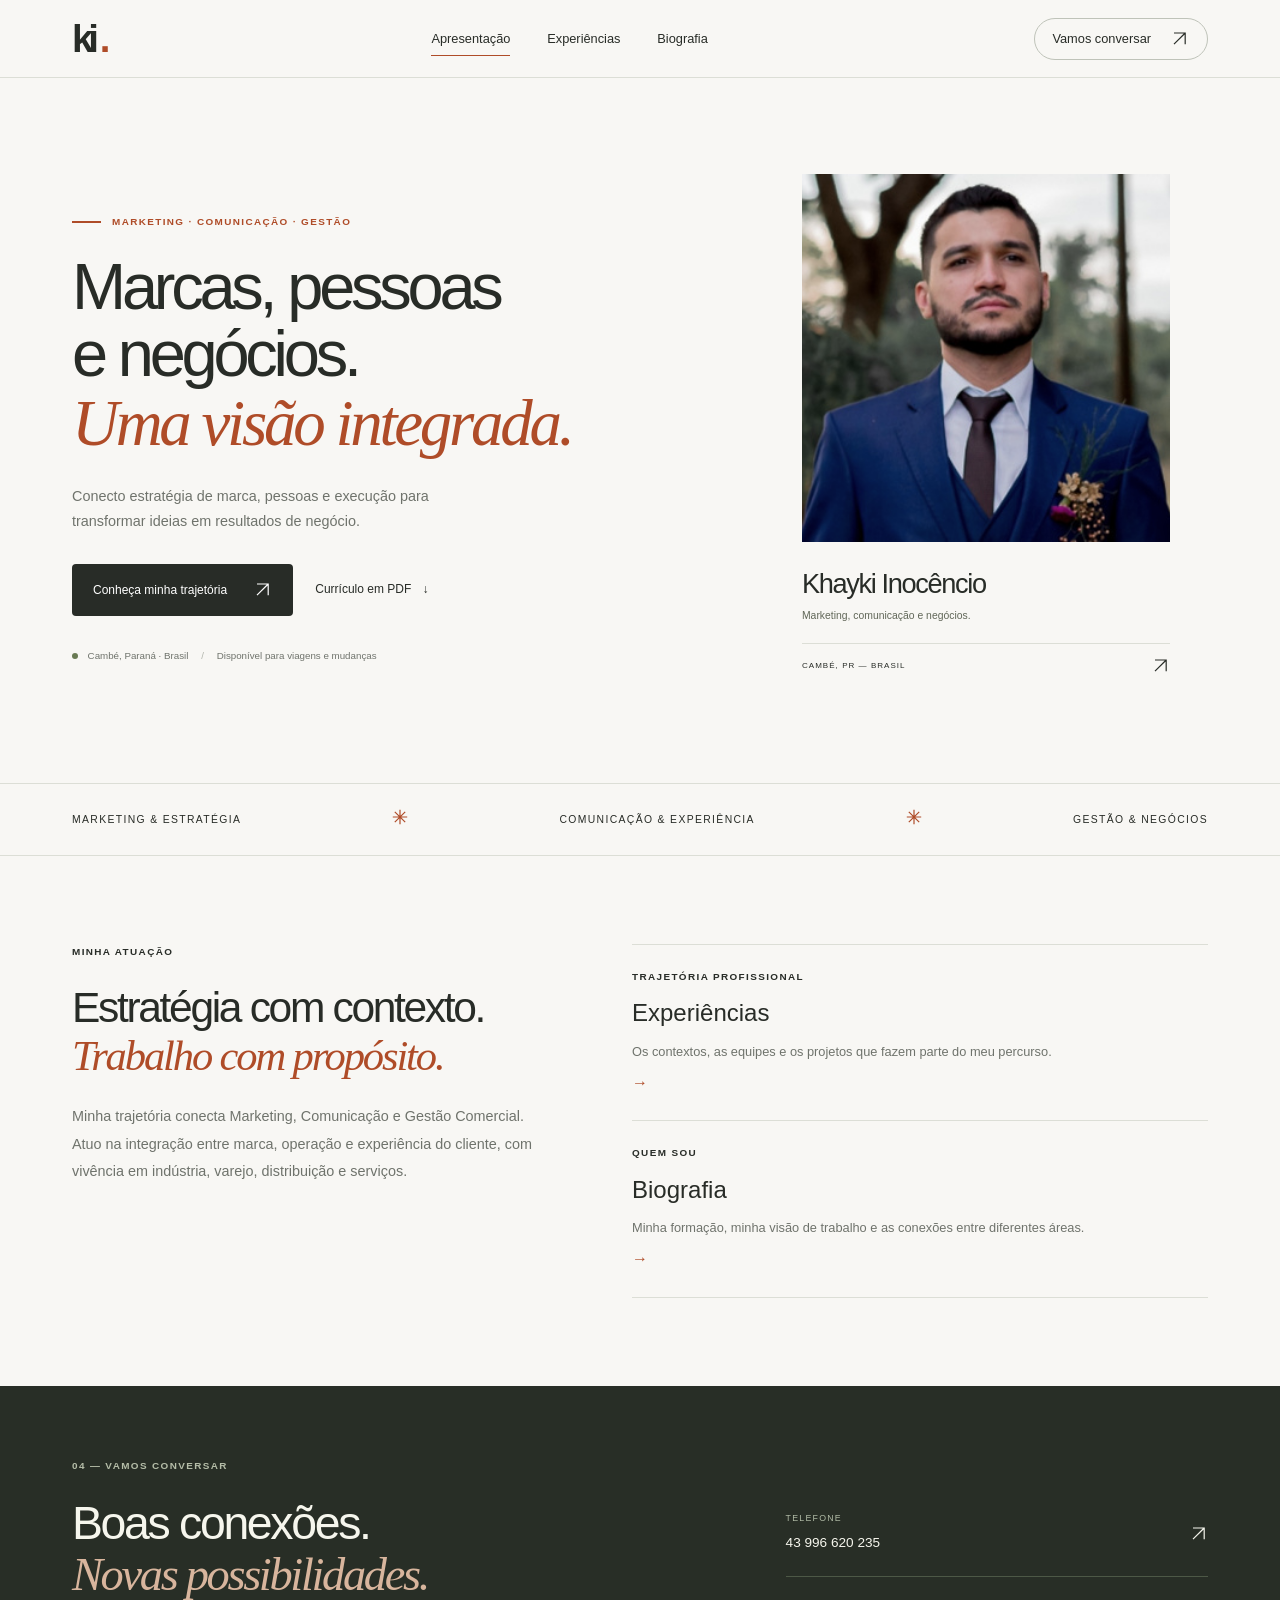
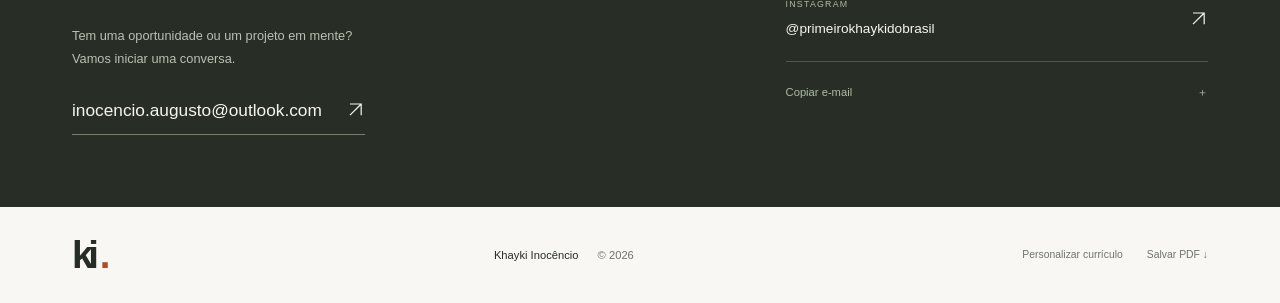
==== commit 7f4ad98e: "Separate presentation, experience and biography pages" ====
--- a/index.html
+++ b/index.html
@@ -16,50 +16,53 @@
     <meta name="theme-color" content="#f8f7f4" />
     <meta
       name="description"
-      content="Khayki Inocêncio. Marketing, comunicação e gestão que conectam marcas, pessoas e negócios."
+      content="Apresentação de Khayki Inocêncio. Marketing, Comunicação, Negócios e Gestão."
     />
     <!-- TÍTULO DA ABA: altere o texto abaixo. A descrição acima aparece em buscadores. -->
-    <title>Khayki Inocêncio — Marketing, Comunicação & Gestão</title>
+    <title>Apresentação | Khayki Inocêncio</title>
     <link rel="icon" href="assets/favicon.svg" type="image/svg+xml" />
     <link rel="stylesheet" href="style.css" />
     <script src="script.js" defer></script>
   </head>
   <body>
-    <a class="skip" href="#sobre">Pular para o conteúdo</a>
+    <a class="skip" href="#conteudo">Pular para o conteúdo</a>
     <!-- CABEÇALHO: edite a marca "ki" e os nomes dos links abaixo.
-  Os destinos href="#sobre", "#experiencia" etc. precisam corresponder aos IDs das seções.
+  Os links do menu apontam para index.html, experiencias.html e biografia.html.
   Cores e espaçamento: procure CABEÇALHO E NAVEGAÇÃO no style.css.
 -->
     <header class="header">
       <div class="nav-shell">
-        <a class="brand" href="#inicio" aria-label="Khayki Inocêncio, início">
+        <a
+          class="brand"
+          href="index.html"
+          aria-label="Khayki Inocêncio, início"
+        >
           ki
           <span>.</span>
         </a>
         <nav aria-label="Navegação principal">
-          <a href="#sobre">Sobre</a>
-          <a href="#experiencia">Experiência</a>
-          <a href="#formacao">Formação</a>
+          <a href="index.html" aria-current="page" class="active">
+            Apresentação
+          </a>
+          <a href="experiencias.html">Experiências</a>
+          <a href="biografia.html">Biografia</a>
         </nav>
         <a class="nav-contact" href="#contato">
           Vamos conversar
           <svg
-            viewBox="0 0 24 24"
+            viewbox="0 0 24 24"
             fill="none"
             stroke="currentColor"
             stroke-width="1.5"
             aria-hidden="true"
           >
-            <path d="M5 19 19 5M5 5h14v14" />
+            <path d="M5 19 19 5M5 5h14v14"></path>
           </svg>
         </a>
       </div>
     </header>
-    <main id="inicio">
-      <!-- ABERTURA DO SITE: altere a frase de destaque em h1 e a apresentação em data-field="intro".
-  <br> quebra a linha; <em> aplica o destaque em cor e fonte itálica.
-  Cor do destaque: --accent no style.css. Tamanho do título: regra h1.
--->
+    <main id="conteudo" tabindex="-1">
+      <!--APRESENTAÇÃO: edite o título, o texto de abertura e a foto abaixo. Os detalhes ficam nas páginas experiencias.html e biografia.html.-->
       <section class="hero wrap" aria-labelledby="hero-title">
         <div class="hero-copy">
           <p class="eyebrow">
@@ -67,15 +70,11 @@
             MARKETING · COMUNICAÇÃO · GESTÃO
           </p>
           <h1 id="hero-title">
-            Estratégia que
+            Marcas, pessoas
             <br />
-            conecta.
+            e negócios.
             <br />
-            <em>
-              Execução que
-              <br />
-              transforma.
-            </em>
+            <em>Uma visão integrada.</em>
           </h1>
           <p class="hero-intro">
             <span data-field="intro">
@@ -84,16 +83,16 @@
             </span>
           </p>
           <div class="hero-actions">
-            <a class="button dark" href="#experiencia">
+            <a class="button dark" href="experiencias.html">
               Conheça minha trajetória
               <svg
-                viewBox="0 0 24 24"
-                fill="none"
-                stroke="currentColor"
-                stroke-width="1.5"
-                aria-hidden="true"
-              >
-                <path d="M5 19 19 5M5 5h14v14" />
+                viewbox="0 0 24 24"
+                fill="none"
+                stroke="currentColor"
+                stroke-width="1.5"
+                aria-hidden="true"
+              >
+                <path d="M5 19 19 5M5 5h14v14"></path>
               </svg>
             </a>
             <button class="text-button print-action" type="button">
@@ -110,24 +109,10 @@
         </div>
         <!-- FOTO E NOME: substitua assets/khayki.jpg para trocar a foto.
   Se usar outro arquivo, atualize src e escreva uma descrição em alt.
-  Edite o nome em data-field="name" e o tempo de experiência no selo abaixo.
+  Edite o nome em data-field="name".
 -->
         <div class="portrait-area">
           <div class="portrait-card">
-            <div class="portrait-top">
-              <span>ESTRATÉGIA + PESSOAS + RESULTADOS</span>
-              <span aria-hidden="true">
-                <svg
-                  viewBox="0 0 40 40"
-                  fill="none"
-                  stroke="currentColor"
-                  stroke-width="3"
-                  aria-hidden="true"
-                >
-                  <path d="M20 2v36M2 20h36M7 7l26 26M7 33 33 7" />
-                </svg>
-              </span>
-            </div>
             <img
               src="assets/khayki.jpg"
               width="308"
@@ -142,379 +127,82 @@
             <div class="portrait-bottom">
               <span>CAMBÉ, PR — BRASIL</span>
               <svg
-                viewBox="0 0 24 24"
-                fill="none"
-                stroke="currentColor"
-                stroke-width="1.5"
-                aria-hidden="true"
-              >
-                <path d="M5 19 19 5M5 5h14v14" />
+                viewbox="0 0 24 24"
+                fill="none"
+                stroke="currentColor"
+                stroke-width="1.5"
+                aria-hidden="true"
+              >
+                <path d="M5 19 19 5M5 5h14v14"></path>
               </svg>
             </div>
           </div>
-          <div class="experience-stamp">
-            <strong>9+</strong>
-            <span>
-              anos de
-              <br />
-              experiência
-            </span>
-          </div>
-          <span class="portrait-note">
-            Uma visão integrada. Muitas possibilidades.
-          </span>
         </div>
       </section>
-      <!-- FAIXA DE ESPECIALIDADES: edite os três textos de áreas de atuação. -->
       <div class="expertise-band">
         <div class="wrap">
-          <span>MARKETING & ESTRATÉGIA</span>
+          <span>MARKETING &amp; ESTRATÉGIA</span>
           <i aria-hidden="true">
             <svg
-              viewBox="0 0 40 40"
+              viewbox="0 0 40 40"
               fill="none"
               stroke="currentColor"
               stroke-width="3"
               aria-hidden="true"
             >
-              <path d="M20 2v36M2 20h36M7 7l26 26M7 33 33 7" />
+              <path d="M20 2v36M2 20h36M7 7l26 26M7 33 33 7"></path>
             </svg>
           </i>
-          <span>COMUNICAÇÃO & EXPERIÊNCIA</span>
+          <span>COMUNICAÇÃO &amp; EXPERIÊNCIA</span>
           <i aria-hidden="true">
             <svg
-              viewBox="0 0 40 40"
+              viewbox="0 0 40 40"
               fill="none"
               stroke="currentColor"
               stroke-width="3"
               aria-hidden="true"
             >
-              <path d="M20 2v36M2 20h36M7 7l26 26M7 33 33 7" />
+              <path d="M20 2v36M2 20h36M7 7l26 26M7 33 33 7"></path>
             </svg>
           </i>
-          <span>GESTÃO & NEGÓCIOS</span>
+          <span>GESTÃO &amp; NEGÓCIOS</span>
         </div>
       </div>
-      <!-- SOBRE MIM: altere o resumo em data-field="about", os números e as competências.
-  Atualize os números manualmente quando sua experiência mudar.
--->
-      <section class="about wrap section" id="sobre">
-        <div class="section-label">
-          <span>01 — SOBRE MIM</span>
+      <section class="wrap section presentation-links">
+        <div>
+          <p class="eyebrow">MINHA ATUAÇÃO</p>
           <h2>
-            Entre a ideia
+            Estratégia com contexto.
             <br />
-            e o resultado,
-            <br />
-            <em>eu conecto.</em>
+            <em>Trabalho com propósito.</em>
           </h2>
-        </div>
-        <div class="about-copy">
-          <p data-field="about">
-            Profissional com mais de 9 anos de experiência em Marketing,
-            Comunicação, Trade Marketing e Gestão Comercial, com atuação em
-            indústria, varejo, distribuição, bens de consumo e serviços. Integro
-            estratégia de marca, operação e experiência do cliente, conduzindo
-            projetos, equipes, campanhas, canais e eventos. Tenho um perfil
-            híbrido entre Marketing, Comercial, Comunicação e Gestão, com foco
-            em transformar estratégia em execução. Disponível para viagens e
-            mudanças de cidade.
+          <p>
+            Minha trajetória conecta Marketing, Comunicação e Gestão Comercial.
+            Atuo na integração entre marca, operação e experiência do cliente,
+            com vivência em indústria, varejo, distribuição e serviços.
           </p>
-          <div class="facts">
-            <div>
-              <strong>9+</strong>
-              <span>Anos de trajetória</span>
-            </div>
-            <div>
-              <strong>6</strong>
-              <span>Empresas no percurso</span>
-            </div>
-            <div>
-              <strong>B2B + B2C</strong>
-              <span>Visão de mercado</span>
-            </div>
-          </div>
-          <div class="expertise-tags">
-            <span data-field="skill1">Gestão e liderança</span>
-            <span data-field="skill2">Branding e posicionamento</span>
-            <span data-field="skill3">Trade Marketing</span>
-            <span data-field="skill4">Estratégia comercial</span>
-            <span data-field="skill5">Comunicação e eventos</span>
-          </div>
+        </div>
+        <div class="page-links">
+          <a href="experiencias.html">
+            <span class="eyebrow">TRAJETÓRIA PROFISSIONAL</span>
+            <h3>Experiências</h3>
+            <p>
+              Os contextos, as equipes e os projetos que fazem parte do meu
+              percurso.
+            </p>
+            <span aria-hidden="true">→</span>
+          </a>
+          <a href="biografia.html">
+            <span class="eyebrow">QUEM SOU</span>
+            <h3>Biografia</h3>
+            <p>
+              Minha formação, minha visão de trabalho e as conexões entre
+              diferentes áreas.
+            </p>
+            <span aria-hidden="true">→</span>
+          </a>
         </div>
       </section>
-      <!-- EXPERIÊNCIA: cada bloco <details class="job"> representa uma empresa.
-  <summary> contém cargo, empresa e período. .job-body contém a descrição.
-  O atributo open deixa a experiência aberta ao carregar a página.
-  Ao adicionar outra experiência, use novos data-field exclusivos (ex.: job7, company7).
--->
-      <section class="experience-section" id="experiencia">
-        <div class="wrap section">
-          <div class="section-top">
-            <div>
-              <p class="eyebrow">02 — EXPERIÊNCIA</p>
-              <h2>
-                Trajetória que
-                <br />
-                <em>vira repertório.</em>
-              </h2>
-            </div>
-            <p>
-              Da indústria ao varejo, da marca à operação.
-              <br />
-              Selecione uma experiência para conhecer os detalhes.
-            </p>
-          </div>
-          <div class="jobs">
-            <details class="job" open>
-              <summary>
-                <span class="job-number">01</span>
-                <span class="job-title">
-                  <h3 data-field="job1">Coordenador Comercial</h3>
-                  <span data-field="company1" class="company">
-                    Grupo Hayamax · Eletrônicos e Informática
-                  </span>
-                </span>
-                <span data-field="date1" class="date">Set 2025 — Ago 2026</span>
-                <span class="expand" aria-hidden="true"></span>
-              </summary>
-              <div class="job-body">
-                <p data-field="description1">
-                  Coordenação da operação comercial de Informática &amp; Games,
-                  com gestão de carteira, território, funil de oportunidades e
-                  indicadores. Desenvolvimento de estratégias comerciais,
-                  canais, precificação e novos negócios.
-                </p>
-                <ul>
-                  <li>
-                    <span data-field="result1">
-                      Liderança direta de 10 profissionais internos e 25
-                      representantes externos.
-                    </span>
-                  </li>
-                  <li>
-                    <span data-field="result2">
-                      Gestão de clientes e oportunidades com CRM/SAP, negociação
-                      com grandes contas e treinamento de equipes.
-                    </span>
-                  </li>
-                </ul>
-              </div>
-            </details>
-            <details class="job">
-              <summary>
-                <span class="job-number">02</span>
-                <span class="job-title">
-                  <h3 data-field="job2">Coordenador de Marketing</h3>
-                  <span data-field="company2" class="company">
-                    Imperador das Indústrias de Bebidas · PJ
-                  </span>
-                </span>
-                <span data-field="date2" class="date">Jan — Set 2025</span>
-                <span class="expand" aria-hidden="true"></span>
-              </summary>
-              <div class="job-body">
-                <p data-field="description2">
-                  Estruturação do departamento de Marketing e dos processos da
-                  área. Projetos de branding e rebranding, desenvolvimento de
-                  produtos com P&amp;D, campanhas, eventos, feiras e ações de
-                  PDV. Gestão de fornecedores, agências, indicadores e canais
-                  digitais.
-                </p>
-              </div>
-            </details>
-            <details class="job">
-              <summary>
-                <span class="job-number">03</span>
-                <span class="job-title">
-                  <h3 data-field="job3">Coordenador de Marketing</h3>
-                  <span data-field="company3" class="company">
-                    Farmácias Vale Verde
-                  </span>
-                </span>
-                <span data-field="date3" class="date">Jun — Dez 2024</span>
-                <span class="expand" aria-hidden="true"></span>
-              </summary>
-              <div class="job-body">
-                <p data-field="description3">
-                  Coordenação das estratégias de Marketing da rede varejista,
-                  campanhas comerciais e sazonais, Trade Marketing e experiência
-                  no PDV. Integração entre Marketing, Comercial e Operações.
-                  Planejamento, captação de patrocínio e organização da primeira
-                  corrida de rua Vale Verde.
-                </p>
-              </div>
-            </details>
-            <details class="job">
-              <summary>
-                <span class="job-number">04</span>
-                <span class="job-title">
-                  <h3 data-field="job4">Analista de Marketing Sênior</h3>
-                  <span data-field="company4" class="company">
-                    Moinho Globo Alimentos
-                  </span>
-                </span>
-                <span data-field="date4" class="date">Jan 2021 — Mai 2024</span>
-                <span class="expand" aria-hidden="true"></span>
-              </summary>
-              <div class="job-body">
-                <p data-field="description4">
-                  Estratégias de Marketing B2B e B2C, lançamentos de produtos,
-                  campanhas e projetos de embalagem e inovação. Gestão de
-                  agências, designers, influenciadores e fornecedores, com
-                  acompanhamento de BI e performance.
-                </p>
-              </div>
-            </details>
-            <details class="job">
-              <summary>
-                <span class="job-number">05</span>
-                <span class="job-title">
-                  <h3 data-field="job5">Supervisor de Trade Marketing</h3>
-                  <span data-field="company5" class="company">
-                    Cooperativa Central Aurora Alimentos
-                  </span>
-                </span>
-                <span data-field="date5" class="date">Fev — Out 2023</span>
-                <span class="expand" aria-hidden="true"></span>
-              </summary>
-              <div class="job-body">
-                <p data-field="description5">
-                  Liderança de aproximadamente 50 profissionais no Paraná,
-                  gestão de budget e execução no ponto de venda. Treinamento de
-                  equipes, negociação com grandes clientes e planejamento de
-                  ações promocionais e sazonais.
-                </p>
-              </div>
-            </details>
-            <details class="job">
-              <summary>
-                <span class="job-number">06</span>
-                <span class="job-title">
-                  <h3 data-field="job6">
-                    Analista de Marketing Sênior e posições anteriores
-                  </h3>
-                  <span data-field="company6" class="company">Dentalclean</span>
-                </span>
-                <span data-field="date6" class="date">Mai 2017 — Dez 2020</span>
-                <span class="expand" aria-hidden="true"></span>
-              </summary>
-              <div class="job-body">
-                <p data-field="description6">
-                  Evolução de estagiário a analista sênior. Campanhas B2B e B2C,
-                  eventos, congressos e feiras; materiais comerciais e
-                  institucionais. Atuação como palestrante e mestre de
-                  cerimônias, participação em Live Shops e produção de vídeos e
-                  estratégias digitais.
-                </p>
-              </div>
-            </details>
-          </div>
-        </div>
-      </section>
-      <!-- FORMAÇÃO: edite cursos, instituições, datas, cursos complementares e idiomas.
-  Cada .education-card é um cartão de formação.
-  Cores e bordas: procure FORMAÇÃO E IDIOMAS no style.css.
--->
-      <section class="wrap section learning" id="formacao">
-        <div class="section-top">
-          <div>
-            <p class="eyebrow">03 — FORMAÇÃO & DESENVOLVIMENTO</p>
-            <h2>
-              Aprender faz parte
-              <br />
-              <em>do caminho.</em>
-            </h2>
-          </div>
-          <span class="outline-star" aria-hidden="true">
-            <svg
-              viewBox="0 0 40 40"
-              fill="none"
-              stroke="currentColor"
-              stroke-width="3"
-              aria-hidden="true"
-            >
-              <path d="M20 2v36M2 20h36M7 7l26 26M7 33 33 7" />
-            </svg>
-          </span>
-        </div>
-        <div class="education-grid">
-          <article class="education-card">
-            <span class="card-label">PÓS-GRADUAÇÃO</span>
-            <h3 data-field="course">
-              Especialização em Planejamento e Gestão de Eventos
-            </h3>
-            <p data-field="school">Universidade Positivo · Londrina/PR</p>
-            <div class="card-bottom">
-              <span data-field="schooldate">Jul 2020</span>
-              <svg
-                viewBox="0 0 24 24"
-                fill="none"
-                stroke="currentColor"
-                stroke-width="1.5"
-                aria-hidden="true"
-              >
-                <path d="M5 19 19 5M5 5h14v14" />
-              </svg>
-            </div>
-          </article>
-          <article class="education-card">
-            <span class="card-label">GRADUAÇÃO</span>
-            <h3 data-field="course2">
-              Bacharelado em Comunicação Social — Publicidade e Propaganda
-            </h3>
-            <p data-field="school2">Faculdade Pitágoras · Londrina/PR</p>
-            <div class="card-bottom">
-              <span data-field="schooldate2">Dez 2018</span>
-              <svg
-                viewBox="0 0 24 24"
-                fill="none"
-                stroke="currentColor"
-                stroke-width="1.5"
-                aria-hidden="true"
-              >
-                <path d="M5 19 19 5M5 5h14v14" />
-              </svg>
-            </div>
-          </article>
-        </div>
-        <div class="learning-bottom">
-          <div>
-            <h3>Cursos complementares</h3>
-            <ul class="courses">
-              <li>
-                <span data-field="certificate">
-                  Comunicação Não Violenta e Relacionamento Interpessoal
-                </span>
-              </li>
-              <li>
-                <span data-field="cert2">Gerenciamento de Categoria (PDV)</span>
-              </li>
-              <li><span data-field="cert3">Vendas e relacionamentos</span></li>
-              <li>
-                <span data-field="cert4">Inovação em ambiente de negócios</span>
-              </li>
-            </ul>
-          </div>
-          <div class="languages">
-            <h3>Idiomas</h3>
-            <div>
-              <strong data-field="language1">Português</strong>
-              <span data-field="level1">Nativo</span>
-            </div>
-            <div>
-              <strong data-field="language2">Inglês e espanhol</strong>
-              <span data-field="level2">Intermediário · B2</span>
-            </div>
-          </div>
-        </div>
-      </section>
-      <!-- CONTATO: edite e-mail, telefone e usuário do Instagram nos data-field abaixo.
-  O script atualiza os links automaticamente com esses textos ao carregar.
-  Informe o telefone com DDI (ex.: +55) se quiser incluir o código do país.
-  Em website, mantenha apenas o usuário do Instagram, com ou sem @.
-  Fundo desta seção: procure CONTATO no style.css.
--->
       <section class="contact-section" id="contato">
         <div class="wrap contact-inner">
           <div>
@@ -536,13 +224,13 @@
             >
               <span data-field="email">inocencio.augusto@outlook.com</span>
               <svg
-                viewBox="0 0 24 24"
-                fill="none"
-                stroke="currentColor"
-                stroke-width="1.5"
-                aria-hidden="true"
-              >
-                <path d="M5 19 19 5M5 5h14v14" />
+                viewbox="0 0 24 24"
+                fill="none"
+                stroke="currentColor"
+                stroke-width="1.5"
+                aria-hidden="true"
+              >
+                <path d="M5 19 19 5M5 5h14v14"></path>
               </svg>
             </a>
           </div>
@@ -553,13 +241,13 @@
                 <span data-field="phone">43 996 620 235</span>
               </span>
               <svg
-                viewBox="0 0 24 24"
-                fill="none"
-                stroke="currentColor"
-                stroke-width="1.5"
-                aria-hidden="true"
-              >
-                <path d="M5 19 19 5M5 5h14v14" />
+                viewbox="0 0 24 24"
+                fill="none"
+                stroke="currentColor"
+                stroke-width="1.5"
+                aria-hidden="true"
+              >
+                <path d="M5 19 19 5M5 5h14v14"></path>
               </svg>
             </a>
             <a
@@ -573,13 +261,13 @@
                 <span data-field="website">@primeirokhaykidobrasil</span>
               </span>
               <svg
-                viewBox="0 0 24 24"
-                fill="none"
-                stroke="currentColor"
-                stroke-width="1.5"
-                aria-hidden="true"
-              >
-                <path d="M5 19 19 5M5 5h14v14" />
+                viewbox="0 0 24 24"
+                fill="none"
+                stroke="currentColor"
+                stroke-width="1.5"
+                aria-hidden="true"
+              >
+                <path d="M5 19 19 5M5 5h14v14"></path>
               </svg>
             </a>
             <button class="copy-email" type="button">
@@ -594,7 +282,7 @@
   Preserve id="edit" e class="print-action" para os botões continuarem funcionando.
 -->
     <footer class="footer wrap">
-      <a class="brand" href="#inicio" aria-label="Voltar ao início">
+      <a class="brand" href="index.html" aria-label="Voltar ao início">
         ki
         <span>.</span>
       </a>
@@ -638,13 +326,13 @@
           <button class="button dark" type="submit">
             Salvar alterações
             <svg
-              viewBox="0 0 24 24"
+              viewbox="0 0 24 24"
               fill="none"
               stroke="currentColor"
               stroke-width="1.5"
               aria-hidden="true"
             >
-              <path d="M5 19 19 5M5 5h14v14" />
+              <path d="M5 19 19 5M5 5h14v14"></path>
             </svg>
           </button>
         </div>
--- a/style.css
+++ b/style.css
@@ -254,7 +254,7 @@
   color: #b1b4ac;
 }
 
-/* FOTO: moldura em .portrait-card, imagem em .portrait-card img e selo em .experience-stamp. */
+/* FOTO: retrato e legenda em .portrait-card; imagem em .portrait-card img. */
 .portrait-area {
   position: relative;
   max-inline-size: 23rem;
@@ -312,34 +312,6 @@
   padding-block: 0.75rem;
   font-size: 0.5rem;
   letter-spacing: 0.13em;
-}
-.experience-stamp {
-  position: absolute;
-  inset-inline-start: -2.5rem;
-  inset-block-start: 11rem;
-  border-radius: 50%;
-  inline-size: 6.7rem;
-  aspect-ratio: 1;
-  background: var(--accent);
-  color: #fff6e9;
-  display: flex;
-  flex-direction: column;
-  align-items: center;
-  justify-content: center;
-  transform: rotate(-10deg);
-  box-shadow: 0 0 0 6px var(--bg);
-}
-.experience-stamp strong {
-  font-family: var(--serif);
-  font-weight: 400;
-  font-size: 2.5rem;
-  line-height: 1;
-}
-.experience-stamp span {
-  text-align: center;
-  font-size: 0.56rem;
-  line-height: 1.3;
-  margin-block-start: 0.3rem;
 }
 .portrait-note {
   display: block;
@@ -946,10 +918,6 @@
     max-inline-size: 21rem;
     padding-inline-start: 1rem;
   }
-  .experience-stamp {
-    inset-inline-start: -0.6rem;
-    inline-size: 6rem;
-  }
   .hero-location {
     margin-block-start: 1.5rem;
   }
@@ -1245,3 +1213,135 @@
     block-size: 3rem;
   }
 }
+
+/* PÁGINAS: cabeçalhos próprios e links entre apresentação, experiências e biografia. */
+.portrait-card {
+  transform: none;
+  box-shadow: none;
+  padding: 0;
+  border: 0;
+  background: transparent;
+}
+.portrait-card img {
+  filter: saturate(0.8);
+}
+.portrait-caption {
+  padding-block: 1.2rem;
+}
+.portrait-caption h2 {
+  font-size: 1.7rem;
+}
+.portrait-bottom {
+  border-color: var(--line);
+}
+.hero h1 {
+  font-size: clamp(2.8rem, 1.5rem + 3.2vw, 4.5rem);
+}
+.hero-copy .eyebrow {
+  color: var(--accent);
+}
+.page-intro {
+  padding-block: 5rem 3rem;
+}
+.page-intro h1 {
+  font-size: clamp(2.8rem, 1.5rem + 3vw, 4.5rem);
+}
+.page-intro > p:not(.eyebrow),
+.biography-intro p:not(.eyebrow) {
+  max-inline-size: 36rem;
+  color: var(--muted);
+  font-size: 0.95rem;
+}
+.presentation-links,
+.biography-story {
+  display: grid;
+  grid-template-columns: 1fr 1.2fr;
+  gap: 5rem;
+}
+.presentation-links > div > p:not(.eyebrow),
+.biography-story > div > p {
+  color: var(--muted);
+  font-size: 0.9rem;
+  line-height: 1.9;
+}
+.presentation-links h2 {
+  margin-block-end: 1.5rem;
+}
+.page-links a {
+  display: block;
+  border-block-start: 1px solid var(--line);
+  padding-block: 1.5rem;
+}
+.page-links a:last-child {
+  border-block-end: 1px solid var(--line);
+}
+.page-links a:hover h3 {
+  color: var(--accent);
+}
+.page-links .eyebrow {
+  margin-block-end: 0.5rem;
+}
+.page-links h3 {
+  font-size: 1.5rem;
+  font-weight: 400;
+  margin-block-end: 0.5rem;
+}
+.page-links p {
+  font-size: 0.8rem;
+  color: var(--muted);
+  margin-block-end: 0.5rem;
+}
+.page-links a > span:last-child {
+  color: var(--accent);
+}
+.biography-intro {
+  display: grid;
+  grid-template-columns: 1.5fr 1fr;
+  gap: 4rem;
+  align-items: center;
+}
+.biography-intro img {
+  display: block;
+  inline-size: 100%;
+  max-inline-size: 20rem;
+  block-size: auto;
+  justify-self: end;
+}
+.biography-story {
+  border-block: 1px solid var(--line);
+}
+.job-title .job-role {
+  display: block;
+  font-size: 1.2rem;
+  line-height: 1.4;
+  margin-block-end: 0.35rem;
+}
+@media (max-width: 44em) {
+  .page-intro {
+    padding-block: 3rem 2rem;
+  }
+  .presentation-links,
+  .biography-story,
+  .biography-intro {
+    grid-template-columns: 1fr;
+    gap: 2rem;
+  }
+  .biography-intro img {
+    justify-self: start;
+    max-inline-size: 18rem;
+  }
+  .job-title .job-role {
+    font-size: 1rem;
+  }
+  nav {
+    gap: 1.4rem;
+  }
+}
+@media print {
+  .page-intro {
+    padding-block: 0 1rem;
+  }
+  .page-intro h1 {
+    font-size: 2.5rem;
+  }
+}
